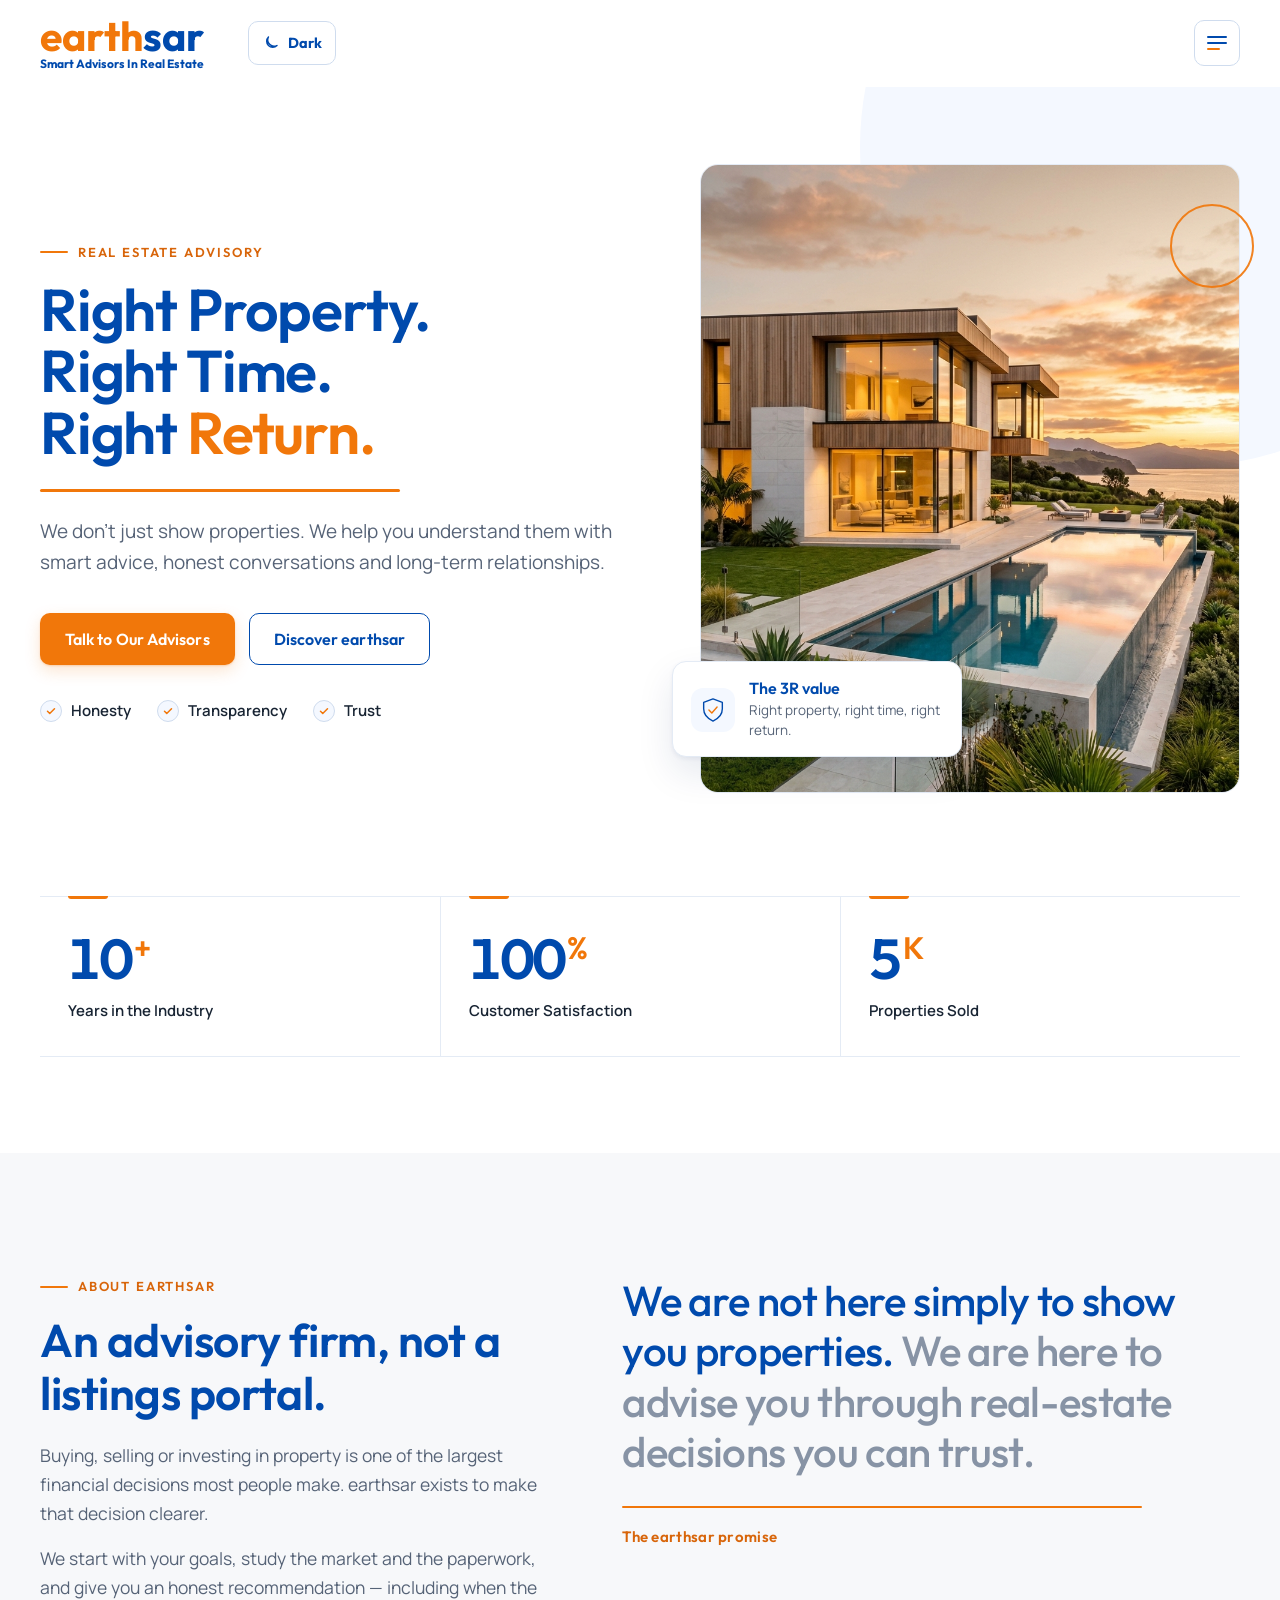
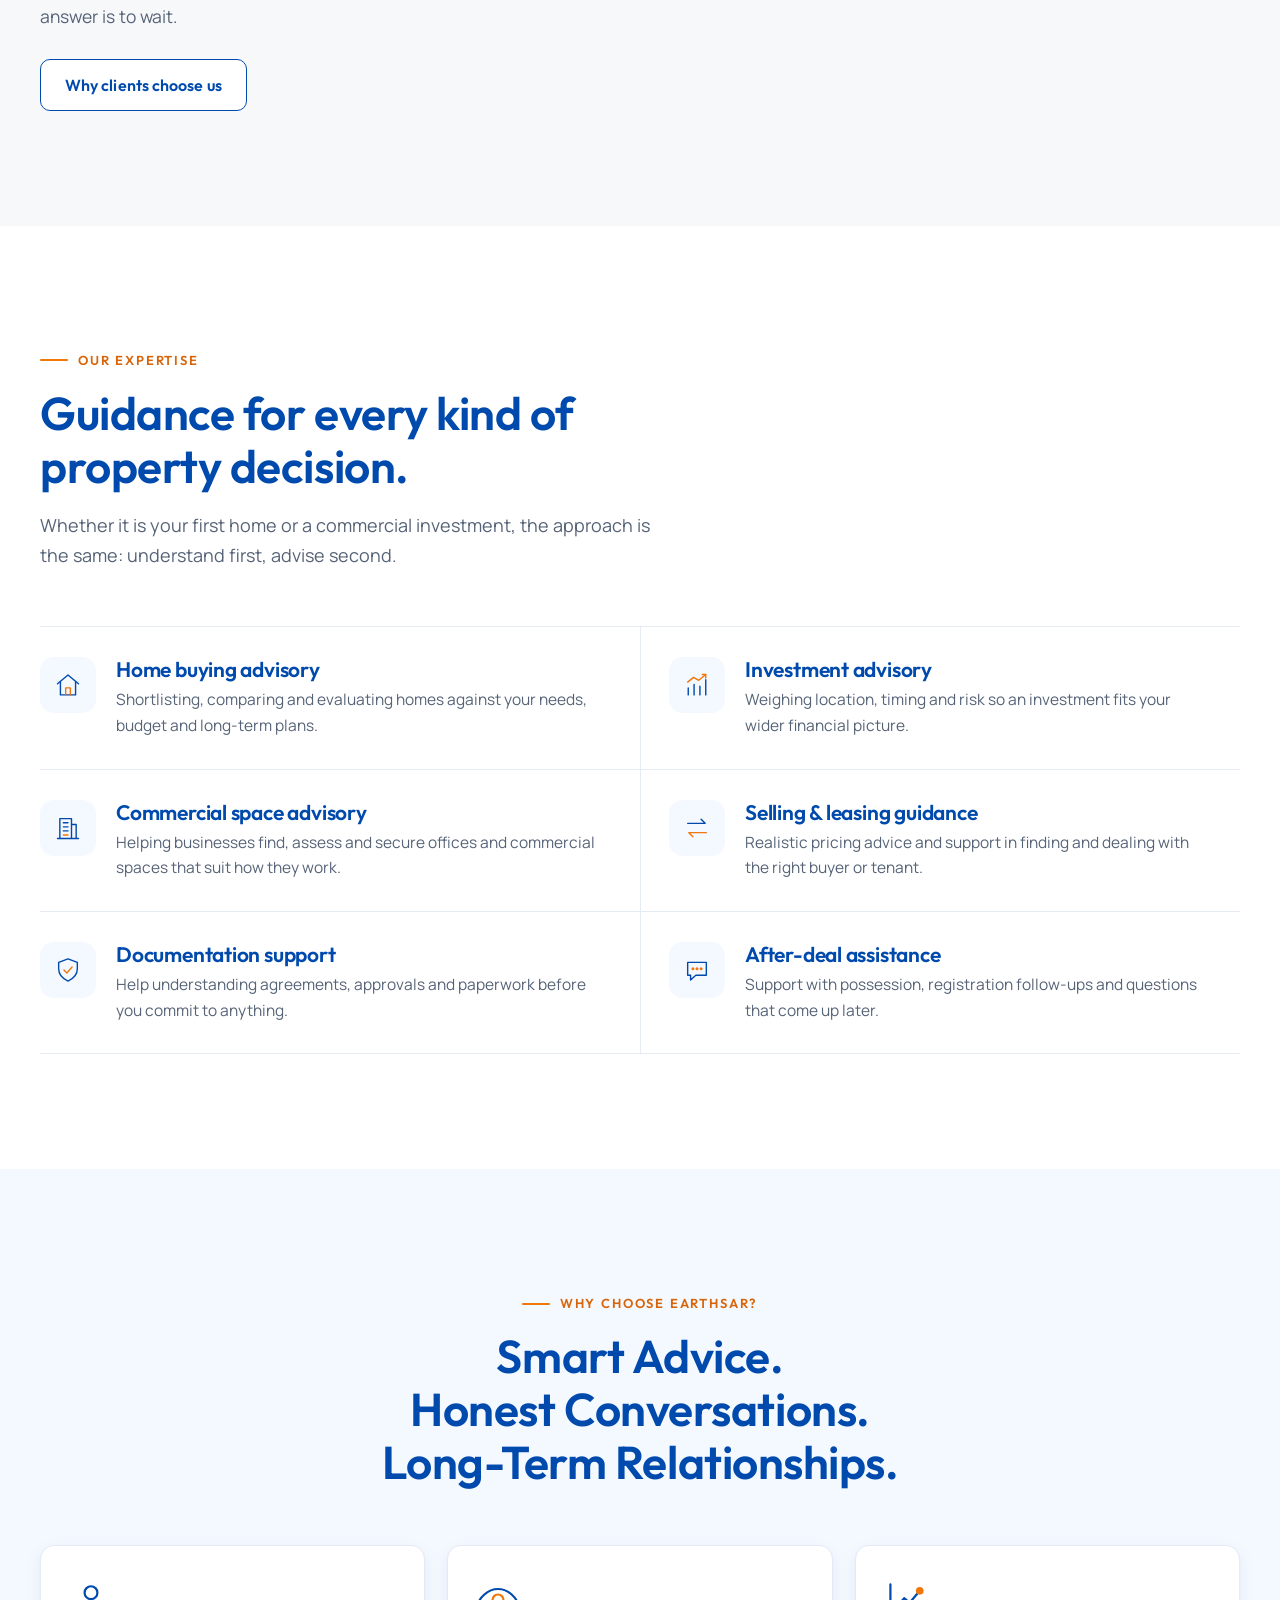
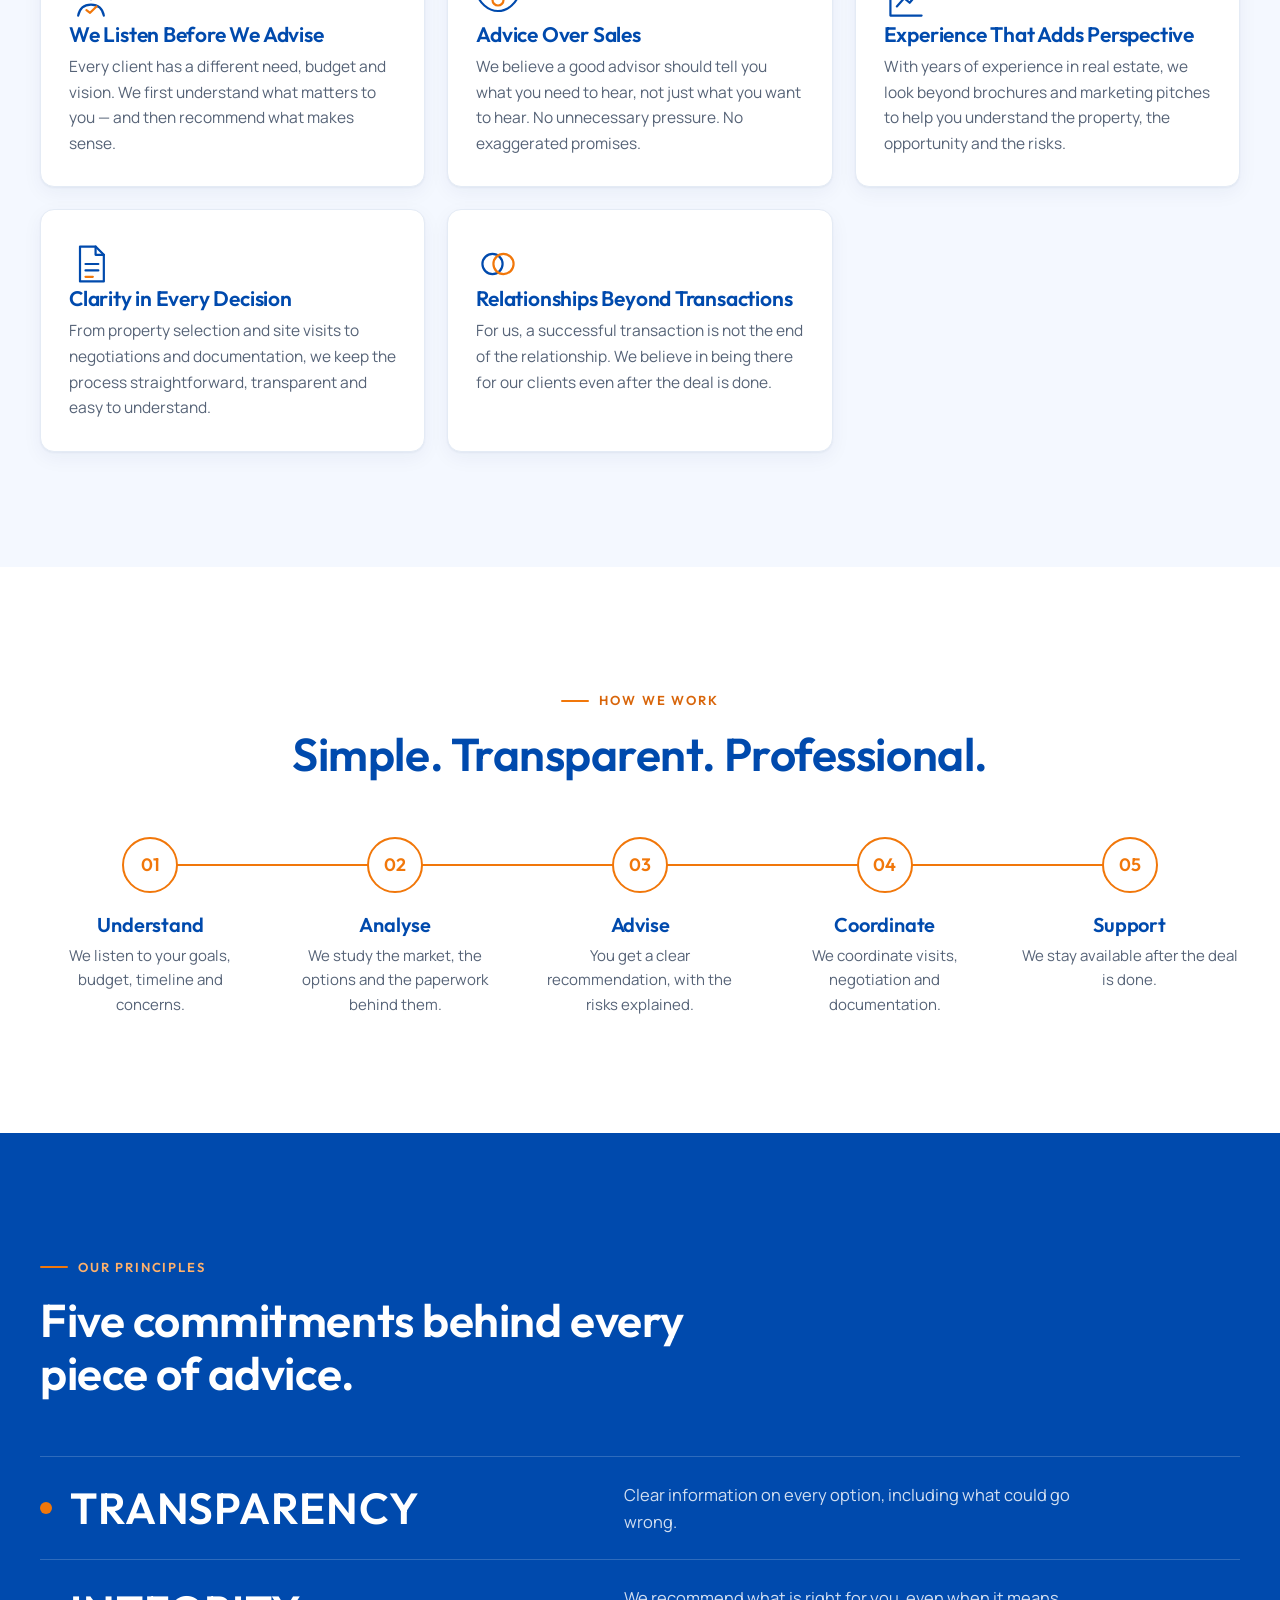
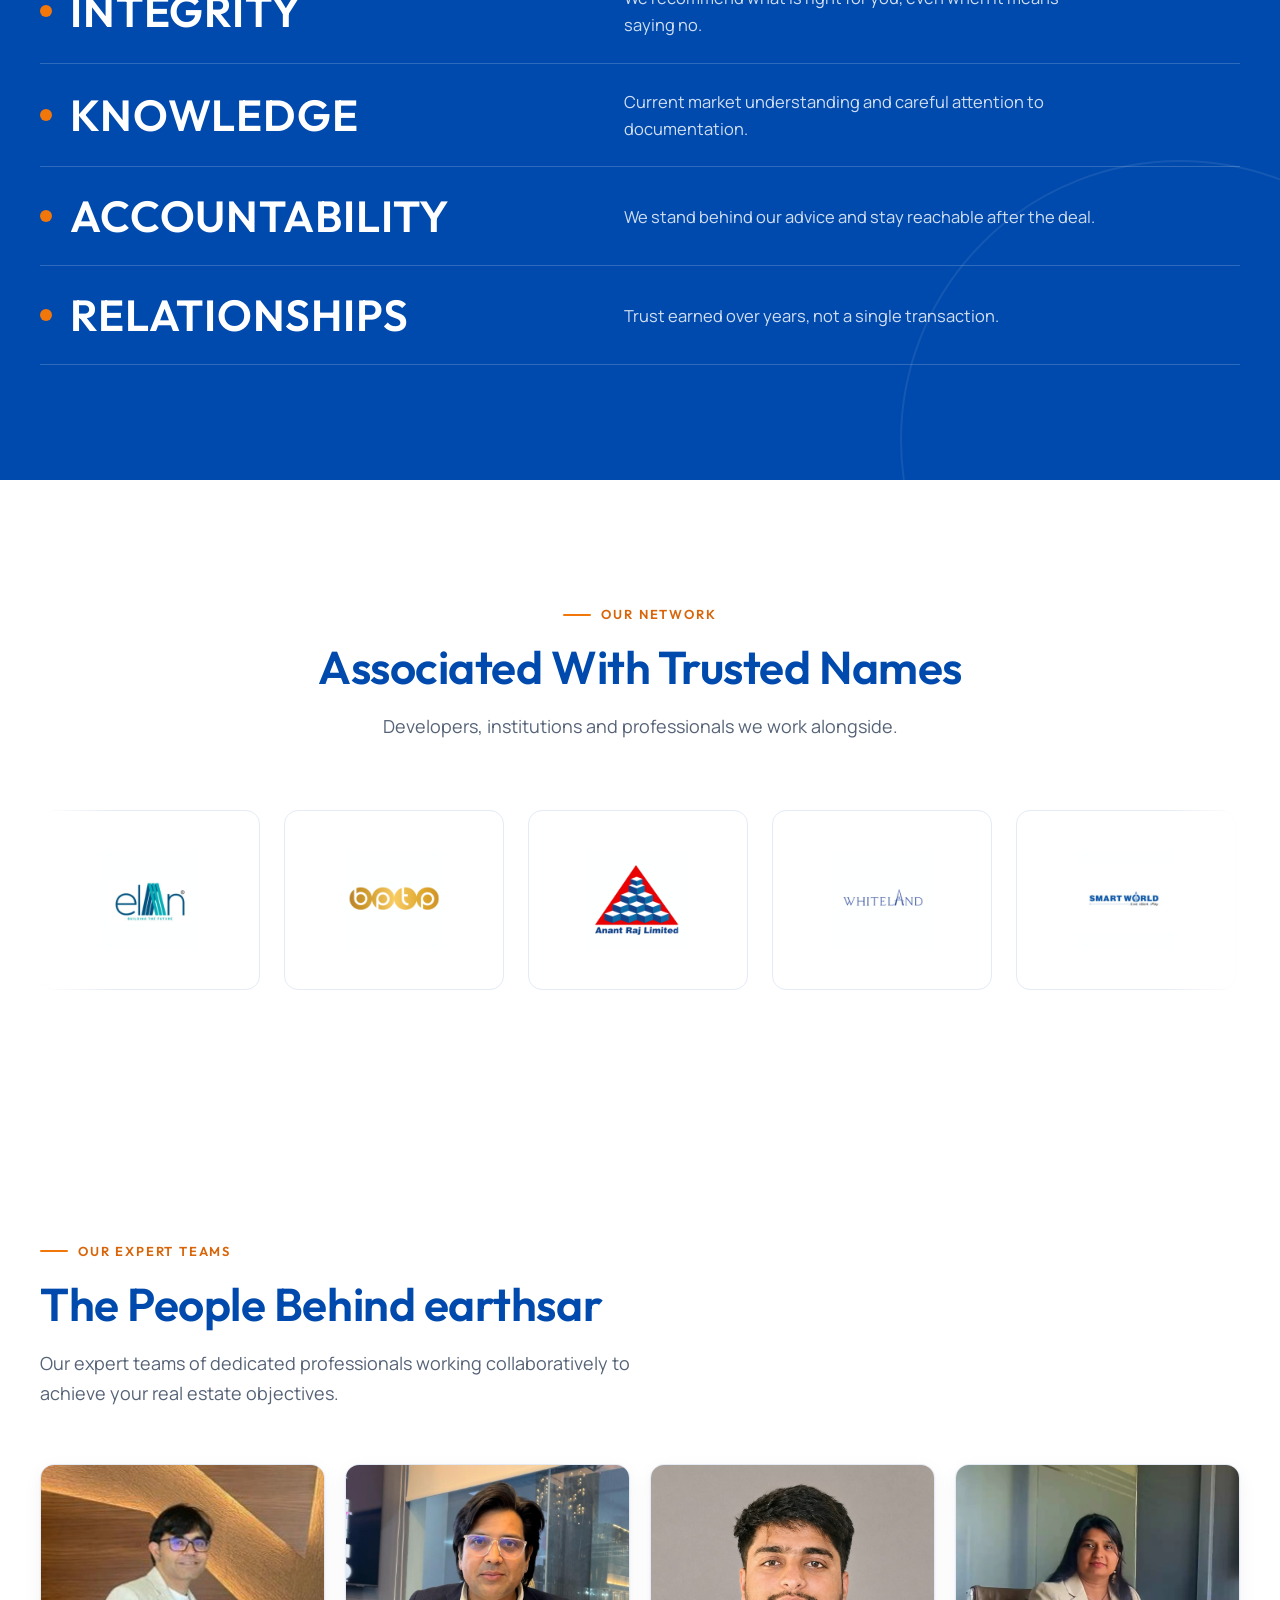
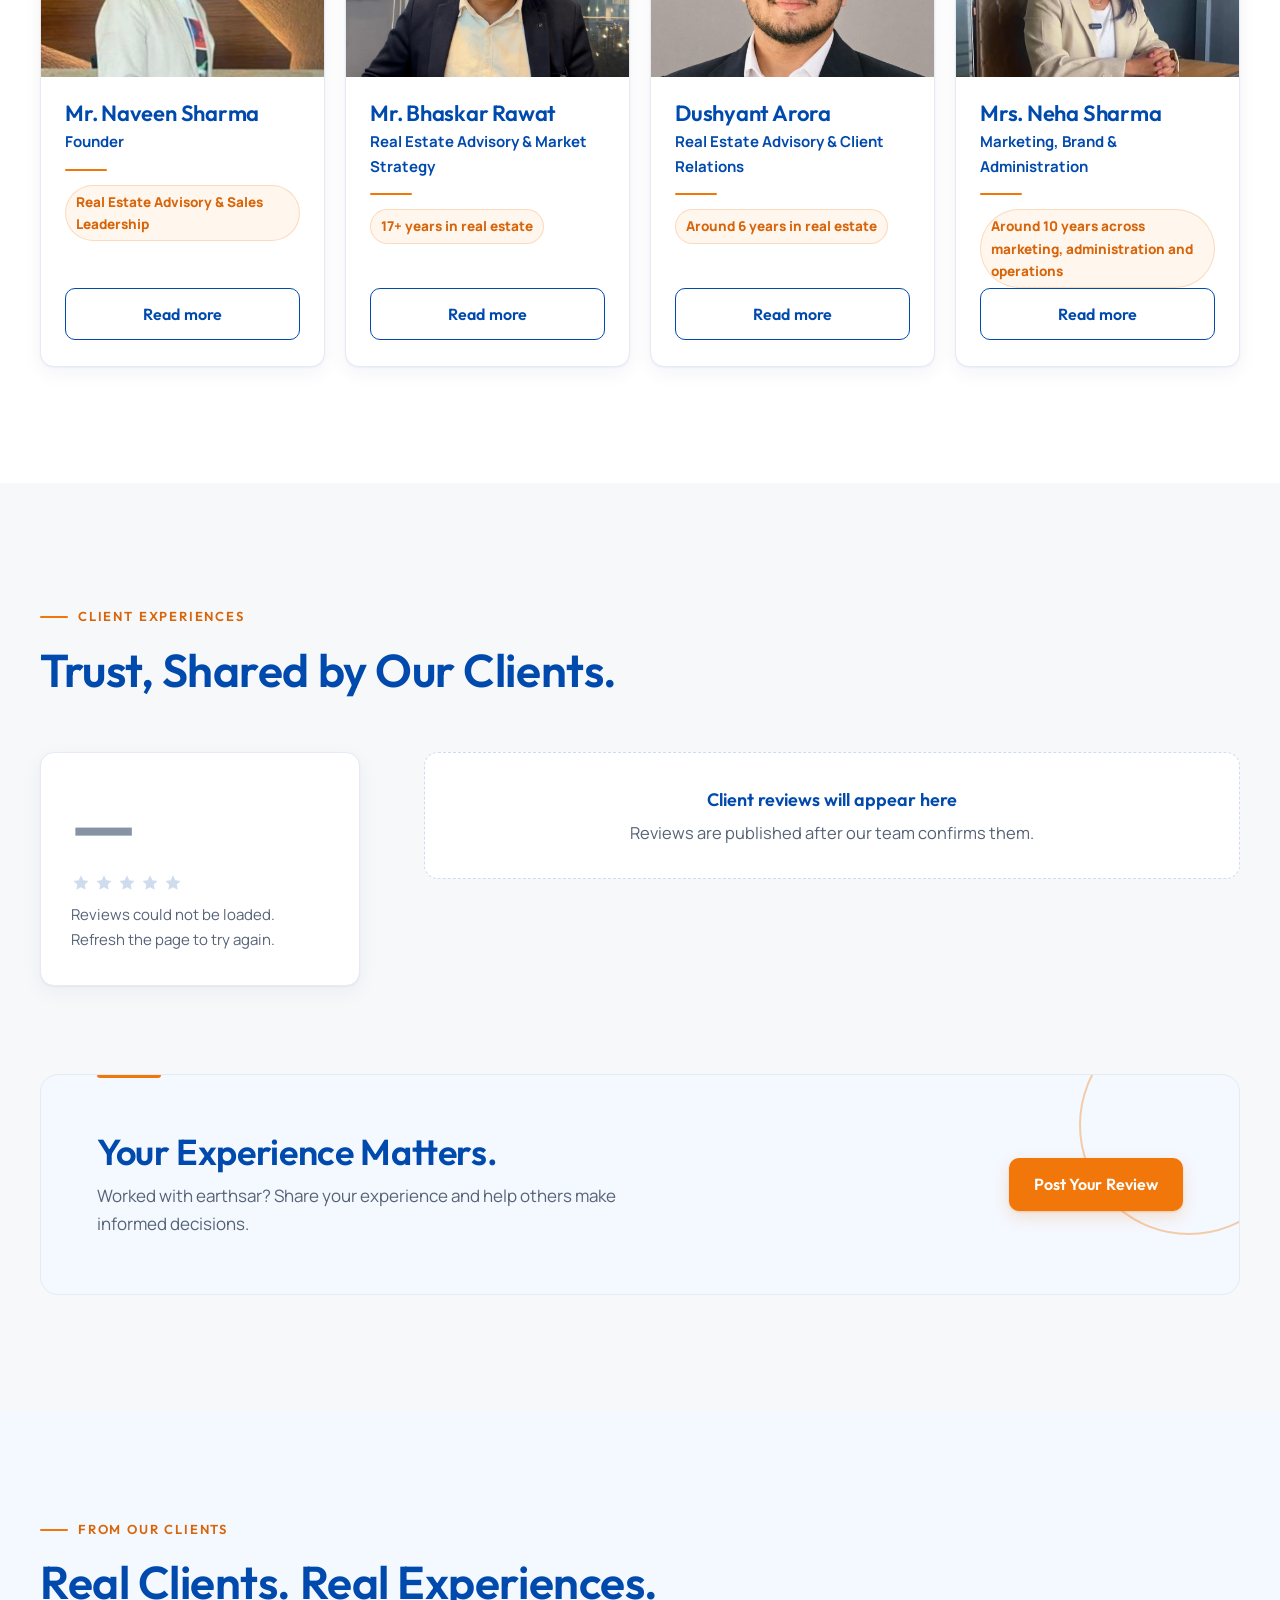
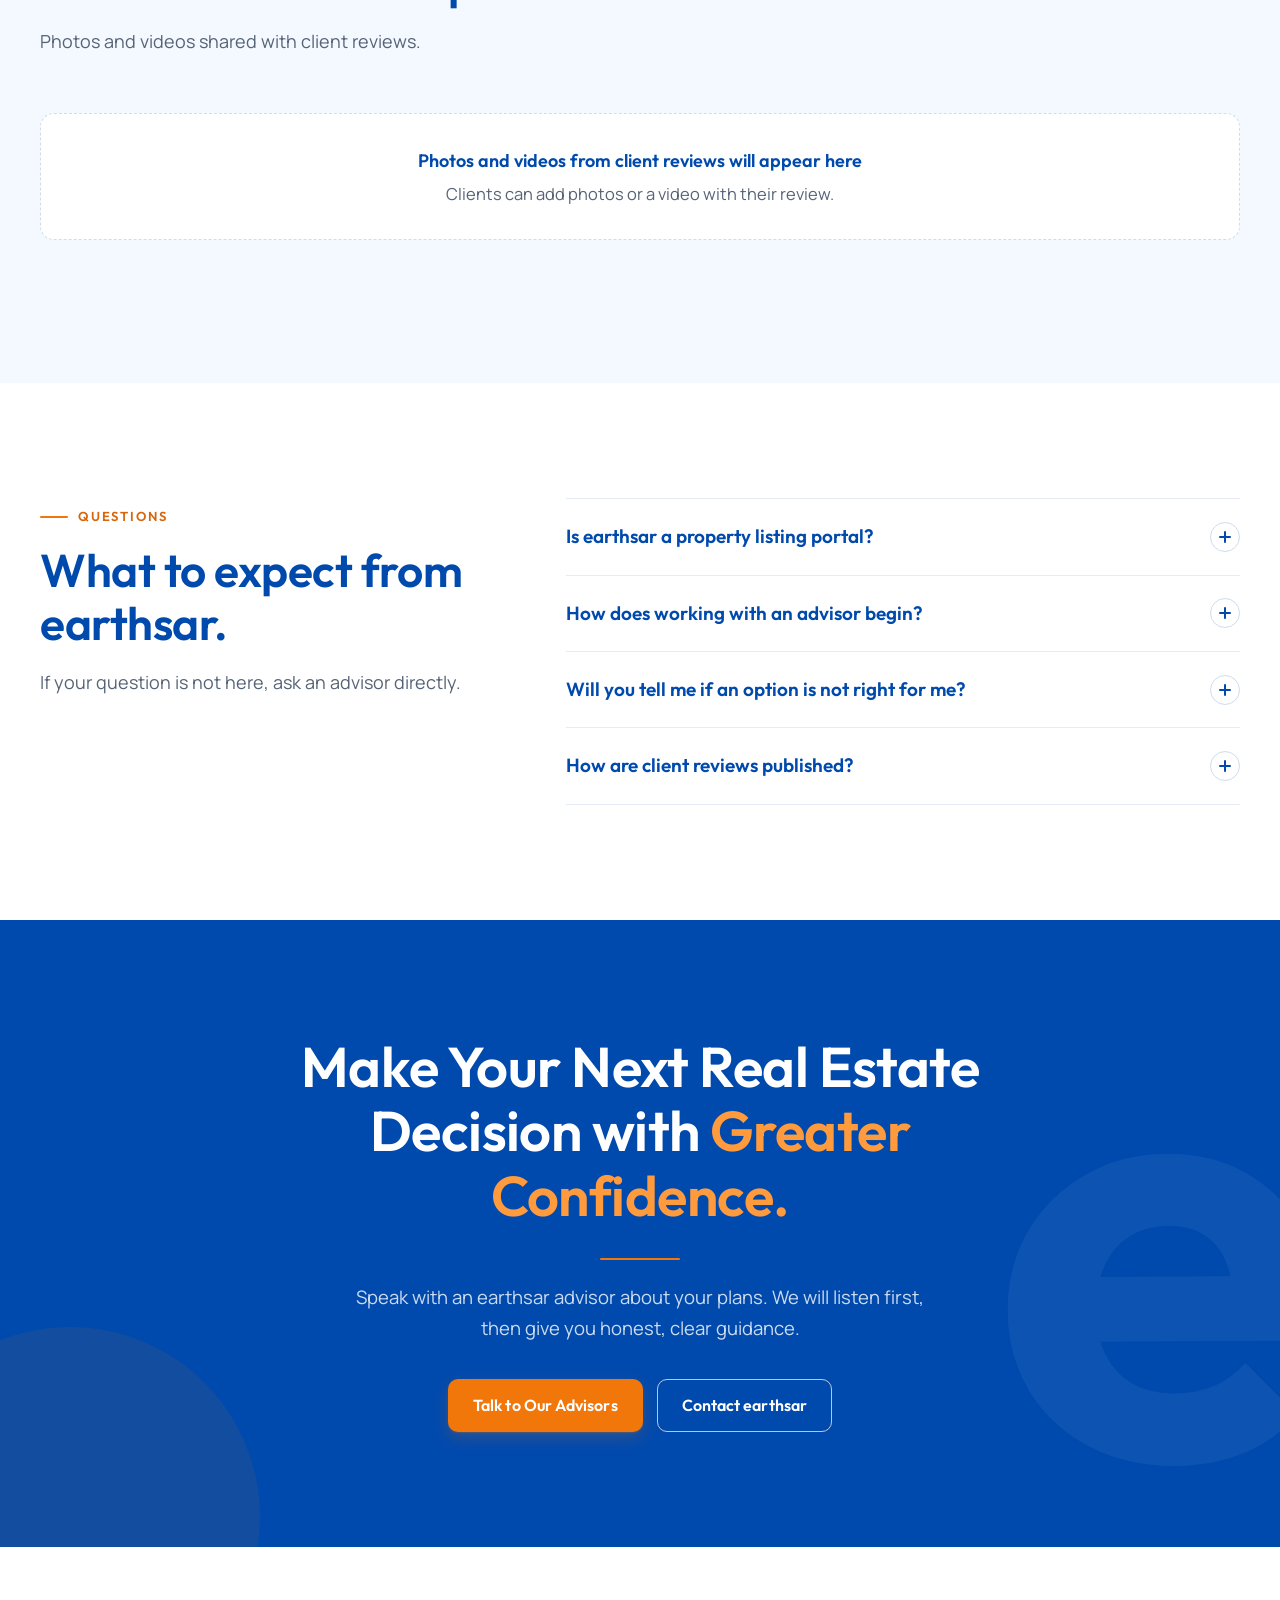
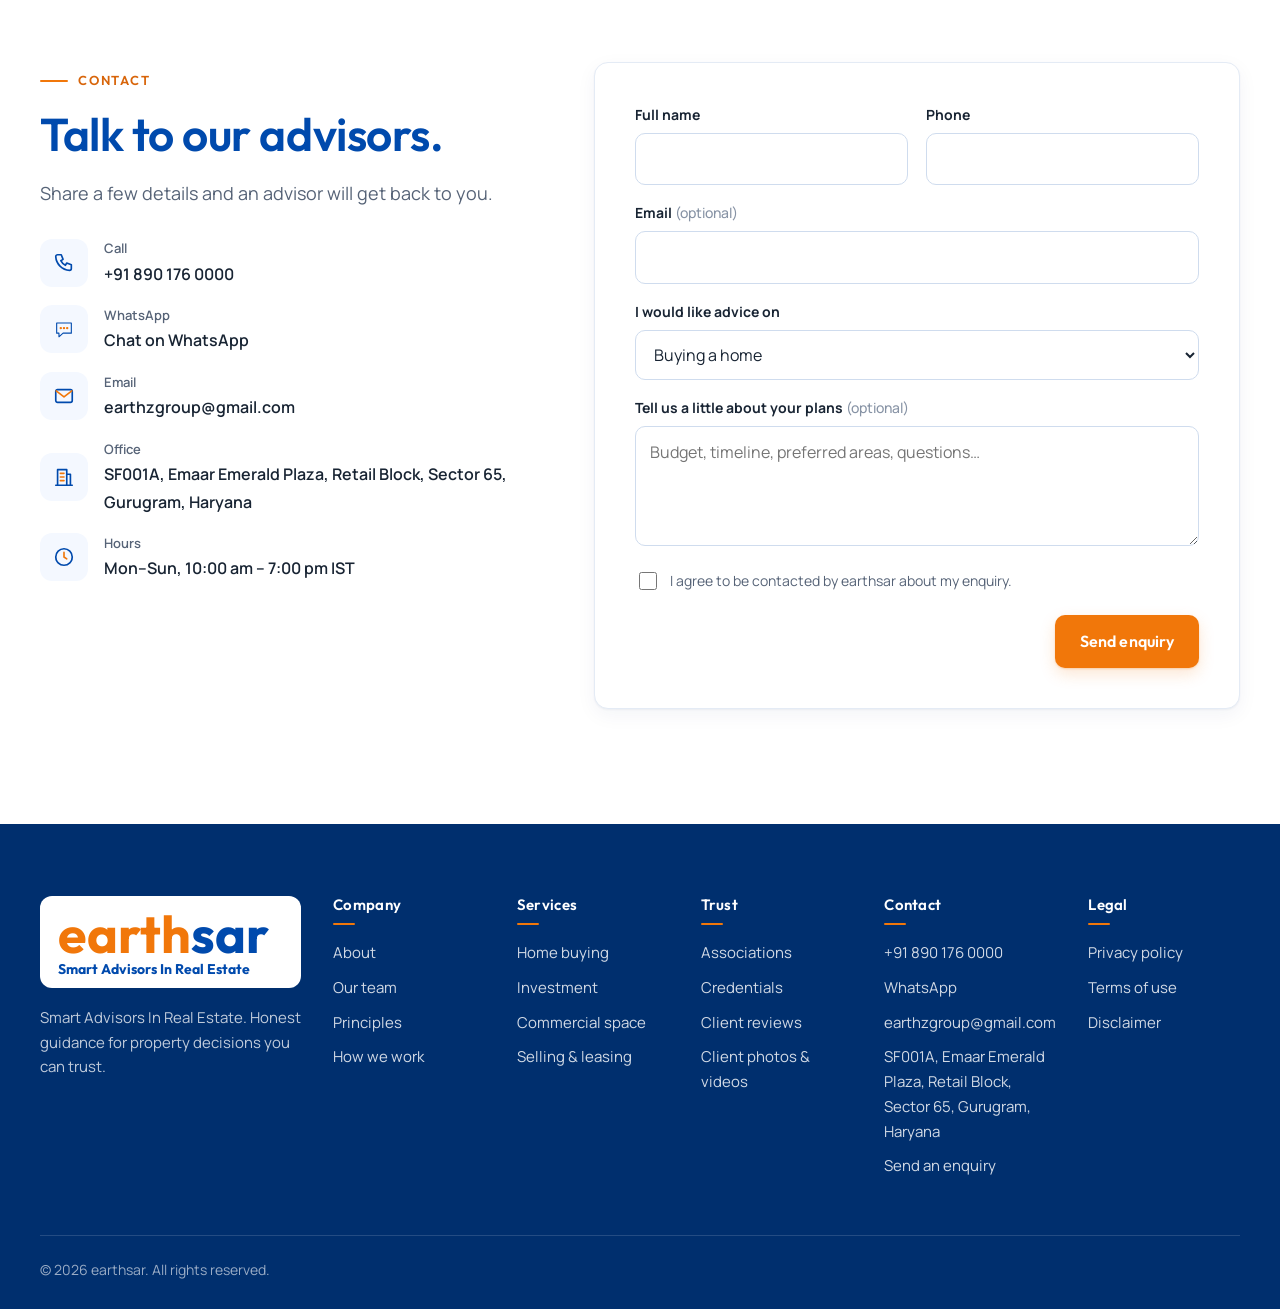
==== public/index.html @ 95907d26 "Build earthsar full-stack website" ====
<!doctype html>
<html lang="en">
<head>
<meta charset="utf-8">
<meta name="viewport" content="width=device-width, initial-scale=1, viewport-fit=cover">
<title>earthsar | Real Estate Advisory in Gurugram & Delhi NCR</title>
<meta name="description" content="earthsar offers transparent real estate advisory in Gurugram and Delhi NCR for home buying, investments, commercial property, selling and leasing.">
<meta name="robots" content="index, follow, max-image-preview:large">
<meta name="theme-color" content="#004AAD">
<meta property="og:type" content="website">
<meta property="og:site_name" content="earthsar">
<meta property="og:title" content="earthsar | Real Estate Advisory in Gurugram & Delhi NCR">
<meta property="og:description" content="Smart advice, honest conversations and long-term real estate relationships across Gurugram and Delhi NCR.">
<meta property="og:image" content="/assets/hero-property.jpg">
<meta property="og:image:alt" content="Luxury modern real estate property with infinity pool at sunset">
<meta name="twitter:card" content="summary_large_image">
<meta name="twitter:title" content="earthsar | Real Estate Advisory in Gurugram & Delhi NCR">
<meta name="twitter:description" content="Transparent real estate advisory for homes, investments, commercial property, selling and leasing.">
<meta name="twitter:image" content="/assets/hero-property.jpg">
<link rel="preconnect" href="https://fonts.googleapis.com">
<link rel="preconnect" href="https://fonts.gstatic.com" crossorigin>
<link href="https://fonts.googleapis.com/css2?family=Outfit:wght@400;500;600;700&family=Manrope:wght@400;500;600;700&display=swap" rel="stylesheet">
<link rel="icon" href="updated.png" type="image/png">
<script type="application/ld+json">
{
  "@context": "https://schema.org",
  "@type": "RealEstateAgent",
  "@id": "#earthsar",
  "name": "earthsar",
  "alternateName": "earthsar Smart Advisors In Real Estate",
  "description": "Transparent real estate advisory for home buying, investments, commercial property, selling, leasing and documentation support in Gurugram and Delhi NCR.",
  "image": "/assets/hero-property.jpg",
  "logo": "/assets/earthsar-logo.png",
  "telephone": "+91 890 176 0000",
  "email": "earthzgroup@gmail.com",
  "address": {
    "@type": "PostalAddress",
    "streetAddress": "SF001A, Emaar Emerald Plaza, Retail Block, Sector 65",
    "addressLocality": "Gurugram",
    "addressRegion": "Haryana",
    "addressCountry": "IN"
  },
  "areaServed": [
    "Gurugram",
    "Delhi NCR",
    "Noida",
    "Greater Noida",
    "Delhi"
  ],
  "openingHoursSpecification": [{
    "@type": "OpeningHoursSpecification",
    "dayOfWeek": ["Monday", "Tuesday", "Wednesday", "Thursday", "Friday", "Saturday", "Sunday"],
    "opens": "10:00",
    "closes": "19:00"
  }],
  "priceRange": "Real estate advisory",
  "knowsAbout": [
    "Residential real estate advisory",
    "Commercial real estate advisory",
    "Property investment advisory",
    "Selling and leasing guidance",
    "Real estate documentation support"
  ]
}
</script>
<script>
try {
  const theme = localStorage.getItem("earthsar-theme");
  if (theme === "dark" || theme === "light") document.documentElement.dataset.theme = theme;
} catch (e) {}
</script>
<link rel="stylesheet" href="styles.css">
</head>
<body class="no-js">
<svg width="0" height="0" style="position:absolute" aria-hidden="true" focusable="false">
<defs>
<symbol id="i-eye" viewBox="0 0 48 48" fill="none" stroke="currentColor" stroke-width="2.4" stroke-linecap="round" stroke-linejoin="round"><path d="M4 24s7-12 20-12 20 12 20 12-7 12-20 12S4 24 4 24z"/><circle cx="24" cy="24" r="6" stroke="#F1770A"/></symbol>
<symbol id="i-chart" viewBox="0 0 48 48" fill="none" stroke="currentColor" stroke-width="2.4" stroke-linecap="round" stroke-linejoin="round"><path d="M7 7v34h34"/><path d="M14 31l8-9 6 5 11-13"/><circle cx="39" cy="14" r="3" fill="#F1770A" stroke="#F1770A"/></symbol>
<symbol id="i-person" viewBox="0 0 48 48" fill="none" stroke="currentColor" stroke-width="2.4" stroke-linecap="round" stroke-linejoin="round"><circle cx="24" cy="16" r="7"/><path d="M10 41c1.5-8 7-12 14-12s12.5 4 14 12"/><path d="M19 35l4 3 7-7" stroke="#F1770A"/></symbol>
<symbol id="i-doc" viewBox="0 0 48 48" fill="none" stroke="currentColor" stroke-width="2.4" stroke-linecap="round" stroke-linejoin="round"><path d="M12 5h17l9 9v29H12z"/><path d="M29 5v9h9"/><path d="M18 24h14M18 31h14"/><path d="M18 38h8" stroke="#F1770A"/></symbol>
<symbol id="i-network" viewBox="0 0 48 48" fill="none" stroke="currentColor" stroke-width="2.4" stroke-linecap="round" stroke-linejoin="round"><circle cx="24" cy="10" r="5"/><circle cx="10" cy="37" r="5"/><circle cx="38" cy="37" r="5"/><path d="M21.5 14.5l-9 18M26.5 14.5l9 18M15 37h18"/><circle cx="24" cy="10" r="5" stroke="#F1770A"/></symbol>
<symbol id="i-bond" viewBox="0 0 48 48" fill="none" stroke="currentColor" stroke-width="2.4" stroke-linecap="round" stroke-linejoin="round"><circle cx="18" cy="24" r="11"/><circle cx="30" cy="24" r="11" stroke="#F1770A"/></symbol>
<symbol id="i-home" viewBox="0 0 48 48" fill="none" stroke="currentColor" stroke-width="2.4" stroke-linecap="round" stroke-linejoin="round"><path d="M6 22L24 7l18 15"/><path d="M11 18v23h26V18"/><path d="M20 41V29h8v12" stroke="#F1770A"/></symbol>
<symbol id="i-invest" viewBox="0 0 48 48" fill="none" stroke="currentColor" stroke-width="2.4" stroke-linecap="round" stroke-linejoin="round"><path d="M9 41V29M19 41V23M29 41V26M39 41V15"/><path d="M8 19l10-8 9 5 12-10" stroke="#F1770A"/><path d="M33 6h6v6" stroke="#F1770A"/></symbol>
<symbol id="i-office" viewBox="0 0 48 48" fill="none" stroke="currentColor" stroke-width="2.4" stroke-linecap="round" stroke-linejoin="round"><path d="M10 42V8h20v34M30 18h8v24M6 42h36"/><path d="M16 15h8M16 22h8M16 29h8"/><path d="M16 36h8" stroke="#F1770A"/></symbol>
<symbol id="i-swap" viewBox="0 0 48 48" fill="none" stroke="currentColor" stroke-width="2.4" stroke-linecap="round" stroke-linejoin="round"><path d="M8 16h30l-7-7"/><path d="M40 32H10l7 7" stroke="#F1770A"/></symbol>
<symbol id="i-shield" viewBox="0 0 48 48" fill="none" stroke="currentColor" stroke-width="2.4" stroke-linecap="round" stroke-linejoin="round"><path d="M24 5l16 6v11c0 10-7 17-16 21C15 39 8 32 8 22V11z"/><path d="M17 24l5 5 9-10" stroke="#F1770A"/></symbol>
<symbol id="i-support" viewBox="0 0 48 48" fill="none" stroke="currentColor" stroke-width="2.4" stroke-linecap="round" stroke-linejoin="round"><path d="M8 11h32v22H22l-9 8v-8H8z"/><circle cx="17" cy="22" r="1.4" fill="#F1770A" stroke="#F1770A"/><circle cx="24" cy="22" r="1.4" fill="#F1770A" stroke="#F1770A"/><circle cx="31" cy="22" r="1.4" fill="#F1770A" stroke="#F1770A"/></symbol>
<symbol id="i-tick" viewBox="0 0 24 24" fill="none" stroke="#F1770A" stroke-width="3" stroke-linecap="round" stroke-linejoin="round"><path d="M5 12.5l4.5 4.5L19 7.5"/></symbol>
<symbol id="i-star" viewBox="0 0 24 24"><path fill="currentColor" d="M12 2.8l2.8 5.8 6.3.9-4.6 4.4 1.1 6.3L12 17.2l-5.6 3 1.1-6.3L2.9 9.5l6.3-.9z"/></symbol>
<symbol id="i-verified" viewBox="0 0 24 24" fill="none"><path fill="currentColor" d="M12 2l2.4 1.8 3 .1.9 2.9 2.4 1.8-.9 2.9.9 2.9-2.4 1.8-.9 2.9-3 .1L12 22l-2.4-1.8-3-.1-.9-2.9-2.4-1.8.9-2.9-.9-2.9 2.4-1.8.9-2.9 3-.1z"/><path d="M8 12.2l2.7 2.7L16.2 9.4" stroke="#fff" stroke-width="2.2" stroke-linecap="round" stroke-linejoin="round"/></symbol>
<symbol id="i-play" viewBox="0 0 24 24"><path fill="currentColor" d="M7 4.5v15l12.5-7.5z"/></symbol>
<symbol id="i-phone" viewBox="0 0 24 24" fill="none" stroke="currentColor" stroke-width="1.8" stroke-linecap="round" stroke-linejoin="round"><path d="M5 3h4l2 5-2.5 1.5a11 11 0 005 5L15 12l5 2v4a2 2 0 01-2 2A16 16 0 013 5a2 2 0 012-2z"/></symbol>
<symbol id="i-mail" viewBox="0 0 24 24" fill="none" stroke="currentColor" stroke-width="1.8" stroke-linecap="round" stroke-linejoin="round"><rect x="3" y="5" width="18" height="14" rx="2"/><path d="M3.5 6.5L12 13l8.5-6.5" stroke="#F1770A"/></symbol>
<symbol id="i-building" viewBox="0 0 24 24" fill="none" stroke="currentColor" stroke-width="1.8" stroke-linecap="round" stroke-linejoin="round"><path d="M5 21V4h10v17M15 9h4v12M3 21h18"/><path d="M8 8h4M8 12h4M8 16h4" stroke="#F1770A"/></symbol>
<symbol id="i-clock" viewBox="0 0 24 24" fill="none" stroke="currentColor" stroke-width="1.8" stroke-linecap="round" stroke-linejoin="round"><circle cx="12" cy="12" r="9"/><path d="M12 7v5l3 2" stroke="#F1770A"/></symbol>
<symbol id="i-in" viewBox="0 0 24 24"><rect x="2" y="2" width="20" height="20" rx="4" fill="currentColor"/><path fill="#fff" d="M7 10h2.4v7.5H7zM8.2 6.3a1.4 1.4 0 110 2.8 1.4 1.4 0 010-2.8zM11 10h2.3v1c.4-.7 1.3-1.2 2.5-1.2 2.4 0 2.8 1.5 2.8 3.5v4.2h-2.4v-3.7c0-.9 0-2-1.3-2s-1.5 1-1.5 2v3.7H11z"/></symbol>
<symbol id="i-left" viewBox="0 0 24 24" fill="none" stroke="currentColor" stroke-width="2.2" stroke-linecap="round" stroke-linejoin="round"><path d="M15 5l-7 7 7 7"/></symbol>
<symbol id="i-right" viewBox="0 0 24 24" fill="none" stroke="currentColor" stroke-width="2.2" stroke-linecap="round" stroke-linejoin="round"><path d="M9 5l7 7-7 7"/></symbol>
<symbol id="i-x" viewBox="0 0 24 24" fill="none" stroke="currentColor" stroke-width="2.4" stroke-linecap="round"><path d="M6 6l12 12M18 6L6 18"/></symbol>
<symbol id="i-image" viewBox="0 0 24 24" fill="none" stroke="currentColor" stroke-width="1.8" stroke-linecap="round" stroke-linejoin="round"><rect x="3" y="4" width="18" height="16" rx="2"/><circle cx="9" cy="10" r="2" stroke="#F1770A"/><path d="M21 16l-5-5-9 9"/></symbol>
<symbol id="i-video" viewBox="0 0 24 24" fill="none" stroke="currentColor" stroke-width="1.8" stroke-linecap="round" stroke-linejoin="round"><rect x="3" y="6" width="13" height="12" rx="2"/><path d="M16 10l5-3v10l-5-3" stroke="#F1770A"/></symbol>
<symbol id="i-user" viewBox="0 0 24 24" fill="none" stroke="currentColor" stroke-width="1.8" stroke-linecap="round" stroke-linejoin="round"><circle cx="12" cy="8" r="4"/><path d="M4 21c1-4.5 4-7 8-7s7 2.5 8 7" stroke="#F1770A"/></symbol>
<symbol id="i-gear" viewBox="0 0 24 24" fill="none" stroke="currentColor" stroke-width="1.8" stroke-linecap="round" stroke-linejoin="round"><circle cx="12" cy="12" r="3"/><path d="M19.4 15a1.7 1.7 0 00.3 1.8l.1.1a2 2 0 11-2.8 2.8l-.1-.1a1.7 1.7 0 00-1.8-.3 1.7 1.7 0 00-1 1.5V21a2 2 0 11-4 0v-.1a1.7 1.7 0 00-1.1-1.5 1.7 1.7 0 00-1.8.3l-.1.1a2 2 0 11-2.8-2.8l.1-.1a1.7 1.7 0 00.3-1.8 1.7 1.7 0 00-1.5-1H3a2 2 0 110-4h.1a1.7 1.7 0 001.5-1.1 1.7 1.7 0 00-.3-1.8l-.1-.1a2 2 0 112.8-2.8l.1.1a1.7 1.7 0 001.8.3H9a1.7 1.7 0 001-1.5V3a2 2 0 114 0v.1a1.7 1.7 0 001 1.5 1.7 1.7 0 001.8-.3l.1-.1a2 2 0 112.8 2.8l-.1.1a1.7 1.7 0 00-.3 1.8V9a1.7 1.7 0 001.5 1H21a2 2 0 110 4h-.1a1.7 1.7 0 00-1.5 1z"/></symbol>
<symbol id="i-sun" viewBox="0 0 24 24" fill="none" stroke="currentColor" stroke-width="1.9" stroke-linecap="round" stroke-linejoin="round"><circle cx="12" cy="12" r="4"/><path d="M12 2v2M12 20v2M4.9 4.9l1.4 1.4M17.7 17.7l1.4 1.4M2 12h2M20 12h2M4.9 19.1l1.4-1.4M17.7 6.3l1.4-1.4"/></symbol>
<symbol id="i-moon" viewBox="0 0 24 24" fill="none" stroke="currentColor" stroke-width="1.9" stroke-linecap="round" stroke-linejoin="round"><path d="M20 15.4A8.5 8.5 0 018.6 4 7 7 0 1020 15.4z"/></symbol>
</defs>
</svg>

<header class="hdr" id="hdr">
  <div class="wrap hdr-in">
    <a href="#home" class="logo-plate" aria-label="earthsar — home"><span class="brand-logo"><span><b>earth</b><b>sar</b></span><small>Smart Advisors In Real Estate</small></span></a>
    <nav class="nav" id="nav" aria-label="Main">
      <a href="#about">About</a>
      <a href="#expertise">Our Expertise</a>
      <a href="#why">Why earthsar</a>
      <a href="#associations">Associations</a>
      <a href="#achievements">Achievements</a>
      <a href="#gallery" data-gallery-link hidden>Gallery</a>
      <a href="#reviews">Reviews</a>
      <a href="#contact">Contact</a>
      <a href="#contact" class="btn btn-primary mnav-cta" data-talk>Talk to Our Advisors</a>
    </nav>
    <button class="theme-toggle" type="button" data-theme-toggle aria-label="Switch to dark mode" aria-pressed="false">
      <svg class="moon" aria-hidden="true"><use href="#i-moon"/></svg>
      <svg class="sun" aria-hidden="true"><use href="#i-sun"/></svg>
      <span class="theme-text">Dark</span>
    </button>
    <a href="#contact" class="btn btn-primary hdr-cta" data-talk>Talk to Our Advisors</a>
    <button class="menu-btn" id="menuBtn" aria-label="Open menu" aria-expanded="false" aria-controls="nav"><span></span></button>
  </div>
</header>

<main>
<!-- HERO -->
<section class="hero" id="home">
  <div class="wrap hero-grid">
    <div>
      <div class="eyebrow hero-load">Real estate advisory</div>
      <h1 class="hero-load d2"><span class="ln">Right Property.</span><span class="ln">Right Time.</span><span class="ln">Right <span class="o">Return.</span></span></h1>
      <div class="hero-rule" aria-hidden="true"></div>
      <p class="lead hero-load d3">We don’t just show properties. We help you understand them with smart advice, honest conversations and long-term relationships.</p>
      <div class="hero-ctas hero-load d3">
        <a href="#contact" class="btn btn-primary" data-talk>Talk to Our Advisors</a>
        <a href="#about" class="btn btn-secondary">Discover earthsar</a>
      </div>
      <ul class="trust-list hero-load d4">
        <li><span class="tick"><svg><use href="#i-tick"/></svg></span>Honesty</li>
        <li><span class="tick"><svg><use href="#i-tick"/></svg></span>Transparency</li>
        <li><span class="tick"><svg><use href="#i-tick"/></svg></span>Trust</li>
      </ul>
    </div>
    <div class="hero-art hero-load d3">
      <div class="hero-frame" id="heroFrame"></div>
      <span class="hero-dot" aria-hidden="true"></span>
      <div class="hero-card">
        <span class="ic" style="color:var(--heading)"><svg width="26" height="26"><use href="#i-shield"/></svg></span>
        <div><b>The 3R value</b><span>Right property, right time, right return.</span></div>
      </div>
    </div>
  </div>
</section>

<!-- STATS -->
<section class="stats" aria-label="earthsar in numbers">
  <div class="wrap stats-grid" id="stats">
    <div class="stat"><div class="stat-num" data-k="years"></div><div class="stat-label">Years in the Industry</div></div>
    <div class="stat"><div class="stat-num" data-k="satisfaction"></div><div class="stat-label">Customer Satisfaction</div></div>
    <div class="stat"><div class="stat-num" data-k="properties"></div><div class="stat-label">Properties Sold</div></div>
  </div>
</section>

<!-- ABOUT -->
<section class="sec bg-neutral" id="about">
  <div class="wrap about-grid">
    <div class="about-copy reveal">
      <div class="eyebrow">About earthsar</div>
      <h2 class="h2">An advisory firm, not a listings portal.</h2>
      <p style="margin-top:22px">Buying, selling or investing in property is one of the largest financial decisions most people make. earthsar exists to make that decision clearer.</p>
      <p>We start with your goals, study the market and the paperwork, and give you an honest recommendation — including when the answer is to wait.</p>
      <a href="#why" class="btn btn-secondary" style="margin-top:28px">Why clients choose us</a>
    </div>
    <div class="statement reveal">
      <blockquote>We are not here simply to show you properties. <span class="muted">We are here to advise you through real-estate decisions you can trust.</span></blockquote>
      <div class="rule"></div>
      <cite>The earthsar promise</cite>
    </div>
  </div>
</section>

<!-- EXPERTISE -->
<section class="sec" id="expertise">
  <div class="wrap">
    <div class="sec-head reveal">
      <div class="eyebrow">Our expertise</div>
      <h2 class="h2">Guidance for every kind of property decision.</h2>
      <p class="lede">Whether it is your first home or a commercial investment, the approach is the same: understand first, advise second.</p>
    </div>
    <div class="exp-list reveal">
      <div class="exp"><span class="ic" style="color:var(--heading)"><svg><use href="#i-home"/></svg></span><div><h3>Home buying advisory</h3><p>Shortlisting, comparing and evaluating homes against your needs, budget and long-term plans.</p></div></div>
      <div class="exp"><span class="ic" style="color:var(--heading)"><svg><use href="#i-invest"/></svg></span><div><h3>Investment advisory</h3><p>Weighing location, timing and risk so an investment fits your wider financial picture.</p></div></div>
      <div class="exp"><span class="ic" style="color:var(--heading)"><svg><use href="#i-office"/></svg></span><div><h3>Commercial space advisory</h3><p>Helping businesses find, assess and secure offices and commercial spaces that suit how they work.</p></div></div>
      <div class="exp"><span class="ic" style="color:var(--heading)"><svg><use href="#i-swap"/></svg></span><div><h3>Selling &amp; leasing guidance</h3><p>Realistic pricing advice and support in finding and dealing with the right buyer or tenant.</p></div></div>
      <div class="exp"><span class="ic" style="color:var(--heading)"><svg><use href="#i-shield"/></svg></span><div><h3>Documentation support</h3><p>Help understanding agreements, approvals and paperwork before you commit to anything.</p></div></div>
      <div class="exp"><span class="ic" style="color:var(--heading)"><svg><use href="#i-support"/></svg></span><div><h3>After-deal assistance</h3><p>Support with possession, registration follow-ups and questions that come up later.</p></div></div>
    </div>
  </div>
</section>

<!-- WHY -->
<section class="sec bg-soft-blue" id="why">
  <div class="wrap">
    <div class="sec-head center reveal">
      <div class="eyebrow">Why Choose earthsar?</div>
      <h2 class="h2" style="max-width:24ch">Smart Advice.<br>Honest Conversations.<br>Long-Term Relationships.</h2>
    </div>
    <div class="why-grid">
      <article class="card card-hover why reveal"><span class="ic" style="color:var(--heading)"><svg><use href="#i-person"/></svg></span><h3>We Listen Before We Advise</h3><p>Every client has a different need, budget and vision. We first understand what matters to you — and then recommend what makes sense.</p></article>
      <article class="card card-hover why reveal"><span class="ic" style="color:var(--heading)"><svg><use href="#i-eye"/></svg></span><h3>Advice Over Sales</h3><p>We believe a good advisor should tell you what you need to hear, not just what you want to hear. No unnecessary pressure. No exaggerated promises.</p></article>
      <article class="card card-hover why reveal"><span class="ic" style="color:var(--heading)"><svg><use href="#i-chart"/></svg></span><h3>Experience That Adds Perspective</h3><p>With years of experience in real estate, we look beyond brochures and marketing pitches to help you understand the property, the opportunity and the risks.</p></article>
      <article class="card card-hover why reveal"><span class="ic" style="color:var(--heading)"><svg><use href="#i-doc"/></svg></span><h3>Clarity in Every Decision</h3><p>From property selection and site visits to negotiations and documentation, we keep the process straightforward, transparent and easy to understand.</p></article>
      <article class="card card-hover why reveal"><span class="ic" style="color:var(--heading)"><svg><use href="#i-bond"/></svg></span><h3>Relationships Beyond Transactions</h3><p>For us, a successful transaction is not the end of the relationship. We believe in being there for our clients even after the deal is done.</p></article>
    </div>
  </div>
</section>

<!-- PROCESS -->
<section class="sec" id="process">
  <div class="wrap">
    <div class="sec-head center reveal">
      <div class="eyebrow">How we work</div>
      <h2 class="h2" style="max-width:none">Simple. Transparent. Professional.</h2>
    </div>
    <div class="process" id="processRow">
      <div class="proc-line" aria-hidden="true"><i></i></div>
      <div class="step"><div class="step-dot">01</div><div><h3>Understand</h3><p>We listen to your goals, budget, timeline and concerns.</p></div></div>
      <div class="step"><div class="step-dot">02</div><div><h3>Analyse</h3><p>We study the market, the options and the paperwork behind them.</p></div></div>
      <div class="step"><div class="step-dot">03</div><div><h3>Advise</h3><p>You get a clear recommendation, with the risks explained.</p></div></div>
      <div class="step"><div class="step-dot">04</div><div><h3>Coordinate</h3><p>We coordinate visits, negotiation and documentation.</p></div></div>
      <div class="step"><div class="step-dot">05</div><div><h3>Support</h3><p>We stay available after the deal is done.</p></div></div>
    </div>
  </div>
</section>

<!-- PRINCIPLES -->
<section class="sec principles" id="principles">
  <div class="wrap">
    <div class="sec-head reveal">
      <div class="eyebrow">Our principles</div>
      <h2 class="h2">Five commitments behind every piece of advice.</h2>
    </div>
    <ul class="pr-list reveal">
      <li class="pr"><h3>TRANSPARENCY</h3><p>Clear information on every option, including what could go wrong.</p></li>
      <li class="pr"><h3>INTEGRITY</h3><p>We recommend what is right for you, even when it means saying no.</p></li>
      <li class="pr"><h3>KNOWLEDGE</h3><p>Current market understanding and careful attention to documentation.</p></li>
      <li class="pr"><h3>ACCOUNTABILITY</h3><p>We stand behind our advice and stay reachable after the deal.</p></li>
      <li class="pr"><h3>RELATIONSHIPS</h3><p>Trust earned over years, not a single transaction.</p></li>
    </ul>
  </div>
</section>

<!-- ASSOCIATIONS -->
<section class="sec" id="associations">
  <div class="wrap">
    <div class="sec-head center reveal">
      <div class="eyebrow">Our network</div>
      <h2 class="h2" style="max-width:none">Associated With Trusted Names</h2>
      <p class="lede">Developers, institutions and professionals we work alongside.</p>
    </div>
    <div class="car reveal" id="partners"></div>
  </div>
</section>

<!-- ACHIEVEMENTS -->
<section class="sec bg-soft-blue" id="achievements">
  <div class="wrap">
    <div class="sec-head reveal">
      <div class="eyebrow">Credibility</div>
      <h2 class="h2">Built on Professional Standards.</h2>
      <p class="lede">Registrations, memberships and recognitions that hold us to a higher standard.</p>
    </div>
    <div class="cred-grid" id="creds"></div>
  </div>
</section>

<!-- TEAM -->
<section class="sec" id="team">
  <div class="wrap">
    <div class="sec-head reveal">
      <div class="eyebrow">Our Expert Teams</div>
      <h2 class="h2">The People Behind earthsar</h2>
      <p class="lede">Our expert teams of dedicated professionals working collaboratively to achieve your real estate objectives.</p>
    </div>
    <div class="team-grid" id="teamGrid"></div>
  </div>
</section>

<!-- GALLERY (managed from the admin panel) -->
<section class="sec bg-soft-blue" id="gallery" hidden>
  <div class="wrap">
    <div class="sec-head gal-head reveal">
      <div>
        <div class="eyebrow">Gallery</div>
        <h2 class="h2">Inside Our Work.</h2>
        <p class="lede">Site visits, handovers and moments with our clients.</p>
      </div>
      <div class="tabs" role="tablist" aria-label="Filter gallery" id="galTabs"></div>
    </div>
    <div class="media-grid" id="galGrid"></div>
    <div class="more-wrap" id="galMore"></div>
  </div>
</section>

<!-- REVIEWS -->
<section class="sec bg-neutral" id="reviews">
  <div class="wrap">
    <div class="sec-head reveal">
      <div class="eyebrow">Client experiences</div>
      <h2 class="h2">Trust, Shared by Our Clients.</h2>
    </div>
    <div class="rev-top">
      <aside class="card summary reveal" id="summary" aria-label="Rating summary" aria-busy="true"></aside>
      <div>
        <div class="rev-grid" id="revGrid"></div>
        <div class="more-wrap" id="moreWrap"></div>
      </div>
    </div>

    <div class="post reveal">
      <div>
        <h3>Your Experience Matters.</h3>
        <p>Worked with earthsar? Share your experience and help others make informed decisions.</p>
      </div>
      <button class="btn btn-primary" data-review>Post Your Review</button>
    </div>
  </div>
</section>

<!-- CLIENT PHOTOS & VIDEOS (from approved reviews) -->
<section class="sec bg-soft-blue" id="client-media" style="padding-top:clamp(64px,8vw,100px)">
  <div class="wrap">
    <div class="sec-head gal-head reveal">
      <div>
        <div class="eyebrow">From our clients</div>
        <h2 class="h2">Real Clients. Real Experiences.</h2>
        <p class="lede">Photos and videos shared with client reviews.</p>
      </div>
      <div class="tabs" role="tablist" aria-label="Filter client photos and videos" id="cmTabs"></div>
    </div>
    <div class="media-grid" id="cmGrid"></div>
    <div class="more-wrap" id="cmMore"></div>
  </div>
</section>

<!-- FAQ -->
<section class="sec" id="faq">
  <div class="wrap faq-grid">
    <div class="reveal">
      <div class="eyebrow">Questions</div>
      <h2 class="h2">What to expect from earthsar.</h2>
      <p class="lede">If your question is not here, ask an advisor directly.</p>
    </div>
    <div class="acc reveal" id="acc">
      <div class="acc-item"><button class="acc-btn" aria-expanded="false">Is earthsar a property listing portal?<span class="pm"></span></button><div class="acc-panel"><div><p>No. We are an advisory firm. Our role is to understand what you need and help you evaluate options and decide — not to push a particular property.</p></div></div></div>
      <div class="acc-item"><button class="acc-btn" aria-expanded="false">How does working with an advisor begin?<span class="pm"></span></button><div class="acc-panel"><div><p>With a conversation. Tell us what you are planning, your budget and timeline, and any concerns. From there we suggest how we can help and what the next steps look like.</p></div></div></div>
      <div class="acc-item"><button class="acc-btn" aria-expanded="false">Will you tell me if an option is not right for me?<span class="pm"></span></button><div class="acc-panel"><div><p>Yes. Transparency is our first principle. If an option carries risks or does not fit your goals, we will explain why.</p></div></div></div>
      <div class="acc-item"><button class="acc-btn" aria-expanded="false">How are client reviews published?<span class="pm"></span></button><div class="acc-panel"><div><p>Reviews are submitted through this website and appear after our team confirms them. Reviews from confirmed clients carry a Verified Client badge.</p></div></div></div>
    </div>
  </div>
</section>

<!-- FINAL CTA -->
<section class="sec final" id="cta">
  <span class="bigE" aria-hidden="true">e</span>
  <span class="circ" aria-hidden="true"></span>
  <div class="wrap reveal" style="position:relative">
    <h2>Make Your Next Real Estate Decision with <span class="o">Greater Confidence.</span></h2>
    <div class="rule"></div>
    <p>Speak with an earthsar advisor about your plans. We will listen first, then give you honest, clear guidance.</p>
    <div class="ctas">
      <a href="#contact" class="btn btn-primary" data-talk>Talk to Our Advisors</a>
      <a href="#contact" class="btn btn-ghost-light">Contact earthsar</a>
    </div>
  </div>
</section>

<!-- CONTACT -->
<section class="sec" id="contact">
  <div class="wrap contact-grid">
    <div class="reveal">
      <div class="eyebrow">Contact</div>
      <h2 class="h2">Talk to our advisors.</h2>
      <p class="lede">Share a few details and an advisor will get back to you.</p>
      <ul class="cinfo" id="cinfo"></ul>
    </div>
    <div class="card form-card reveal">
      <form id="enqForm" novalidate>
        <div class="hp" aria-hidden="true"><label>Leave this empty <input name="website" id="e-website" tabindex="-1" autocomplete="off"></label></div>
        <div class="form-grid">
          <div class="fld"><label for="e-name">Full name</label><input id="e-name" name="name" autocomplete="name" required><div class="emsg">Enter your name.</div></div>
          <div class="fld"><label for="e-phone">Phone</label><input id="e-phone" name="phone" type="tel" autocomplete="tel" required><div class="emsg">Enter a phone number we can call.</div></div>
          <div class="fld full"><label for="e-email">Email <span class="opt">(optional)</span></label><input id="e-email" name="email" type="email" autocomplete="email"><div class="emsg">Enter a valid email address.</div></div>
          <div class="fld full"><label for="e-topic">I would like advice on</label>
            <select id="e-topic" name="topic"><option>Buying a home</option><option>An investment</option><option>Commercial space</option><option>Selling or leasing</option><option>Documentation</option><option>Something else</option></select></div>
          <div class="fld full"><label for="e-msg">Tell us a little about your plans <span class="opt">(optional)</span></label><textarea id="e-msg" name="message" placeholder="Budget, timeline, preferred areas, questions…"></textarea></div>
          <div class="full"><label class="check"><input type="checkbox" name="consent" id="e-consent" required><span>I agree to be contacted by earthsar about my enquiry.</span></label><div class="fld" id="consentFld"><div class="emsg">Please confirm we may contact you.</div></div></div>
        </div>
        <div class="form-foot"><span class="note-err" id="enqErr"></span><button class="btn btn-primary" type="submit" id="enqBtn">Send enquiry</button></div>
        <div class="note-ok" id="enqOk">Enquiry sent. An earthsar advisor will get in touch with you.</div>
      </form>
    </div>
  </div>
</section>
</main>

<footer class="ftr">
  <div class="wrap">
    <div class="ftr-top">
      <div class="ftr-brand">
        <span class="plate"><span class="brand-logo"><span><b>earth</b><b>sar</b></span><small>Smart Advisors In Real Estate</small></span></span>
        <p class="tagl">Smart Advisors In Real Estate. Honest guidance for property decisions you can trust.</p>
      </div>
      <div><h4>Company</h4><ul><li><a href="#about">About</a></li><li><a href="#team">Our team</a></li><li><a href="#principles">Principles</a></li><li><a href="#process">How we work</a></li></ul></div>
      <div><h4>Services</h4><ul><li><a href="#expertise">Home buying</a></li><li><a href="#expertise">Investment</a></li><li><a href="#expertise">Commercial space</a></li><li><a href="#expertise">Selling &amp; leasing</a></li></ul></div>
      <div><h4>Trust</h4><ul><li><a href="#associations">Associations</a></li><li><a href="#achievements">Credentials</a></li><li><a href="#reviews">Client reviews</a></li><li><a href="#client-media">Client photos &amp; videos</a></li></ul></div>
      <div><h4>Contact</h4><ul id="fContact"></ul></div>
      <div><h4>Legal</h4><ul><li><a href="#" data-legal="privacy">Privacy policy</a></li><li><a href="#" data-legal="terms">Terms of use</a></li><li><a href="#" data-legal="disclaimer">Disclaimer</a></li></ul></div>
    </div>
    <div class="ftr-bot"><span>© <span id="yr"></span> earthsar. All rights reserved.</span></div>
  </div>
</footer>


<div class="modal" id="modal" role="dialog" aria-modal="true" aria-labelledby="modalTitle">
  <div class="modal-bg" data-close></div>
  <div class="modal-box" id="modalBox"></div>
</div>
<div class="toast" id="toast" role="status" aria-live="polite"></div>
<script src="config.js"></script>
<script src="main.js"></script>
</body>
</html>
---- public/styles.css ----
/* earthsar — Smart Advisors In Real Estate
   Brand colours taken from the official logo: orange #F1770A, blue #004AAD */
:root{
  --es-orange:#F1770A; --es-orange-d:#D8650A; --es-blue:#004AAD; --es-blue-d:#003A88; --es-blue-deep:#002F6E;
  --white:#FFFFFF;
  --bg:#FFFFFF; --surface:#FFFFFF; --soft-blue:#F4F8FF; --soft-orange:#FFF6EE; --neutral:#F7F8FA;
  --ink:#182433; --muted:#566377; --faint:#8793A5;
  --heading:#004AAD; --accent-text:#D8650A;
  --line:#E4EBF5; --line-strong:#CFDCEE;
  --shadow:0 1px 2px rgba(0,40,100,.05),0 6px 20px rgba(0,40,100,.05);
  --shadow-up:0 2px 4px rgba(0,40,100,.06),0 16px 36px rgba(0,40,100,.10);
  --header-bg:rgba(255,255,255,.86);
  --plate:#FFFFFF;
  --r-sm:10px; --r:14px; --r-lg:18px;
  --f-head:"Outfit",ui-rounded,"Segoe UI",system-ui,-apple-system,sans-serif;
  --f-body:"Manrope","Segoe UI",system-ui,-apple-system,sans-serif;
  --wrap:1200px;
  color-scheme:light;
}
@media (prefers-color-scheme:dark){
  :root:not([data-theme="light"]){
    --bg:#0C1422; --surface:#122033; --soft-blue:#0F1B2D; --soft-orange:#1C160F; --neutral:#101A2A;
    --ink:#E6ECF5; --muted:#A3B0C3; --faint:#7A889D;
    --heading:#86B4FF; --accent-text:#FF9A3D;
    --line:#22314A; --line-strong:#2E4262;
    --shadow:0 1px 2px rgba(0,0,0,.3),0 6px 20px rgba(0,0,0,.25);
    --shadow-up:0 2px 4px rgba(0,0,0,.35),0 16px 36px rgba(0,0,0,.35);
    --header-bg:rgba(12,20,34,.86);
    color-scheme:dark;
  }
}
:root[data-theme="dark"]{
  --bg:#0C1422; --surface:#122033; --soft-blue:#0F1B2D; --soft-orange:#1C160F; --neutral:#101A2A;
  --ink:#E6ECF5; --muted:#A3B0C3; --faint:#7A889D;
  --heading:#86B4FF; --accent-text:#FF9A3D;
  --line:#22314A; --line-strong:#2E4262;
  --shadow:0 1px 2px rgba(0,0,0,.3),0 6px 20px rgba(0,0,0,.25);
  --shadow-up:0 2px 4px rgba(0,0,0,.35),0 16px 36px rgba(0,0,0,.35);
  --header-bg:rgba(12,20,34,.86);
  color-scheme:dark;
}
:root{box-sizing:border-box;padding-top:env(safe-area-inset-top,0px);padding-bottom:env(safe-area-inset-bottom,0px)}
*,*::before,*::after{box-sizing:inherit}
html{scroll-behavior:smooth;scroll-padding-top:calc(env(safe-area-inset-top,0px) + 84px)}
@media (prefers-reduced-motion:reduce){html{scroll-behavior:auto}*,*::before,*::after{animation-duration:.01ms!important;transition-duration:.01ms!important}}
html,body{max-width:100%;overflow-x:hidden}
body{margin:0;background:var(--bg);color:var(--ink);font-family:var(--f-body);font-size:16.5px;line-height:1.65;-webkit-font-smoothing:antialiased;text-rendering:optimizeLegibility}
img,svg,video{max-width:100%;display:block}
a{color:var(--heading);text-decoration:none}
button,input,select,textarea{font:inherit;color:inherit}
h1,h2,h3,h4{font-family:var(--f-head);color:var(--heading);margin:0;line-height:1.15;letter-spacing:-.01em;font-weight:600}
p{margin:0}
:focus-visible{outline:3px solid var(--es-orange);outline-offset:3px;border-radius:6px}
.sr{position:absolute!important;width:1px;height:1px;overflow:hidden;clip:rect(0 0 0 0);white-space:nowrap}
.wrap{width:min(var(--wrap),100% - 48px);margin-inline:auto}
@media (max-width:560px){.wrap{width:calc(100% - 36px)}.hdr-in{height:74px}.hdr .brand-logo{width:160px}}
.o{color:var(--es-orange)}

/* ---------- logo ---------- */
.brand-logo{display:inline-grid;gap:2px;width:190px;line-height:1;text-transform:none}
.brand-logo>span{display:flex;align-items:baseline;font-family:var(--f-head);font-size:clamp(34px,3.2vw,46px);font-weight:800;letter-spacing:0}
.brand-logo b:first-child{color:var(--es-orange)}
.brand-logo b:last-child{color:var(--es-blue)}
.brand-logo small{font-family:var(--f-head);font-size:12px;font-weight:700;color:var(--es-blue);letter-spacing:0;white-space:nowrap}
.logo-plate{display:inline-flex;align-items:center;flex:none}
@media (prefers-color-scheme:dark){:root:not([data-theme="light"]) .logo-plate{background:#fff;border-radius:10px;padding:6px 10px}}
:root[data-theme="dark"] .logo-plate{background:#fff;border-radius:10px;padding:6px 10px}

/* ---------- buttons ---------- */
.btn{display:inline-flex;align-items:center;justify-content:center;gap:10px;min-height:48px;padding:12px 24px;border-radius:10px;border:1.5px solid transparent;font-family:var(--f-head);font-weight:600;font-size:16px;letter-spacing:.005em;cursor:pointer;transition:background-color .2s,color .2s,border-color .2s,transform .2s,box-shadow .2s;white-space:nowrap;text-align:center}
.btn:hover{transform:translateY(-1px)}
.btn:active{transform:translateY(0)}
.btn-primary{background:var(--es-orange);color:#fff;box-shadow:0 1px 2px rgba(241,119,10,.25),0 6px 16px rgba(241,119,10,.18)}
.btn-primary:hover{background:var(--es-orange-d)}
.btn-secondary{background:var(--surface);color:var(--heading);border-color:var(--heading)}
.btn-secondary:hover{background:var(--es-blue);border-color:var(--es-blue);color:#fff}
.btn-ghost-light{background:transparent;color:#fff;border-color:rgba(255,255,255,.7)}
.btn-ghost-light:hover{background:#fff;color:var(--es-blue);border-color:#fff}
.btn-sm{min-height:38px;padding:8px 14px;font-size:14.5px;border-radius:8px}
.btn[disabled]{opacity:.55;cursor:not-allowed;transform:none}

/* ---------- labels / headings ---------- */
.eyebrow{display:inline-flex;align-items:center;gap:10px;font-family:var(--f-head);font-size:13px;font-weight:600;letter-spacing:.14em;text-transform:uppercase;color:var(--accent-text);margin-bottom:16px}
.eyebrow::before{content:"";width:28px;height:2px;background:var(--es-orange);border-radius:2px}
.h2{font-size:clamp(30px,3.6vw,46px);font-weight:600;max-width:22ch}
.lede{color:var(--muted);font-size:18px;max-width:58ch;margin-top:18px}
.sec{padding:clamp(72px,9vw,120px) 0}
.sec-head{margin-bottom:clamp(36px,5vw,56px)}
.sec-head.center{text-align:center}
.sec-head.center .h2,.sec-head.center .lede{margin-inline:auto}
.rule{height:2px;background:var(--es-orange);border-radius:2px;width:64px}
.bg-soft-blue{background:var(--soft-blue)}
.bg-neutral{background:var(--neutral)}

/* ---------- reveal ---------- */
.reveal{opacity:0;transform:translateY(18px);transition:opacity .7s ease,transform .7s cubic-bezier(.2,.7,.2,1)}
.reveal.in{opacity:1;transform:none}
.no-js .reveal{opacity:1;transform:none}

/* ---------- header ---------- */
.hdr{position:sticky;top:0;z-index:50;padding-top:env(safe-area-inset-top,0px);margin-top:calc(-1 * env(safe-area-inset-top,0px));background:var(--header-bg);backdrop-filter:saturate(1.4) blur(10px);-webkit-backdrop-filter:saturate(1.4) blur(10px);border-bottom:1px solid transparent;transition:background-color .25s,border-color .25s,box-shadow .25s}
.hdr.scrolled{background:var(--bg);border-bottom-color:var(--line);box-shadow:0 4px 18px rgba(0,40,100,.06)}
.hdr-in{display:flex;align-items:center;gap:28px;height:86px}
.hdr .brand-logo{width:190px}
.nav{display:flex;gap:4px;margin-left:auto}
.nav a{position:relative;white-space:nowrap;padding:10px 11px;font-family:var(--f-head);font-weight:500;font-size:15.5px;color:var(--ink);border-radius:8px;transition:color .2s}
.nav a::after{content:"";position:absolute;left:11px;right:11px;bottom:4px;height:2px;background:var(--es-orange);border-radius:2px;transform:scaleX(0);transform-origin:left;transition:transform .25s ease}
.nav a:hover{color:var(--heading)}
.nav a:hover::after{transform:scaleX(.5)}
.nav a.active{color:var(--heading)}
.nav a.active::after{transform:scaleX(1)}
.hdr-cta{margin-left:8px}
.theme-toggle{display:inline-flex;align-items:center;justify-content:center;gap:8px;min-height:42px;padding:9px 13px;border-radius:10px;border:1px solid var(--line-strong);background:var(--surface);color:var(--heading);font-family:var(--f-head);font-size:14.5px;font-weight:700;cursor:pointer;transition:background-color .2s,color .2s,border-color .2s,transform .2s;white-space:nowrap}
.theme-toggle:hover{border-color:var(--heading);transform:translateY(-1px)}
.theme-toggle svg{width:18px;height:18px}
.theme-toggle .sun{display:none}
.theme-toggle.is-dark .sun{display:block}
.theme-toggle.is-dark .moon{display:none}
.menu-btn{display:none;margin-left:auto;width:46px;height:46px;border-radius:10px;border:1px solid var(--line-strong);background:var(--surface);cursor:pointer;align-items:center;justify-content:center}
.menu-btn span{display:block;width:20px;height:2px;background:var(--heading);border-radius:2px;position:relative}
.menu-btn span::before,.menu-btn span::after{content:"";position:absolute;left:0;width:20px;height:2px;background:var(--heading);border-radius:2px}
.menu-btn span::before{top:-6px}.menu-btn span::after{top:6px;width:13px;background:var(--es-orange)}
/* Tighter spacing at every width so eight links, the logo and the button fit in the 1200px header. */
.nav a{padding:10px 8px;font-size:15px}.nav a::after{left:8px;right:8px}.hdr-in{gap:18px}
@media (max-width:1290px){
  .nav,.hdr-cta{display:none}
  .menu-btn{display:inline-flex}
  .hdr.open .nav{display:flex;flex-direction:column;position:absolute;top:100%;left:0;right:0;background:var(--bg);border-bottom:1px solid var(--line);padding:10px 24px 20px;box-shadow:0 18px 30px rgba(0,40,100,.08)}
  .hdr.open .nav a{padding:13px 4px;border-bottom:1px solid var(--line);font-size:17px}
  .hdr.open .nav a::after{left:4px;right:auto;width:28px;bottom:8px}
  .hdr.open .hdr-cta{display:inline-flex;position:absolute;top:calc(100% + 470px);left:24px;right:24px}
}
.mnav-cta{display:none}
@media (max-width:1290px){.hdr.open .mnav-cta{display:flex;margin-top:14px}.hdr.open .hdr-cta{display:none}}
@media (max-width:560px){.theme-toggle{min-height:40px;padding:9px 11px}.theme-toggle .theme-text{display:none}}

/* ---------- hero ---------- */
.hero{padding:clamp(40px,6vw,84px) 0 clamp(64px,8vw,104px);position:relative;overflow:hidden}
.hero::before{content:"";position:absolute;right:-220px;top:-260px;width:640px;height:640px;border-radius:50%;background:var(--soft-blue);z-index:-1}
.hero-grid{display:grid;grid-template-columns:1.05fr .95fr;gap:clamp(36px,5vw,72px);align-items:center}
.hero h1{font-size:clamp(38px,4.6vw,64px);font-weight:600;letter-spacing:-.02em;line-height:1.04}
.hero h1 .ln{display:block}
.hero-rule{height:3px;width:0;background:var(--es-orange);border-radius:3px;margin:26px 0 24px;transition:width 1.1s cubic-bezier(.2,.7,.2,1) .35s}
.loaded .hero-rule{width:min(360px,70%)}
.hero p.lead{font-size:19px;color:var(--muted);max-width:50ch}
.hero-ctas{display:flex;flex-wrap:wrap;gap:14px;margin-top:34px}
.trust-list{display:flex;flex-wrap:wrap;gap:10px 26px;margin:34px 0 0;padding:0;list-style:none}
.trust-list li{display:flex;align-items:center;gap:9px;font-weight:600;font-size:15px;color:var(--ink)}
.tick{width:22px;height:22px;border-radius:50%;background:var(--soft-blue);border:1px solid var(--line-strong);display:grid;place-items:center;flex:none}
.tick svg{width:12px;height:12px}
.hero-art{position:relative}
.hero-frame{position:relative;border-radius:var(--r-lg);overflow:hidden;aspect-ratio:48/56;background:var(--soft-blue);border:1px solid var(--line)}
.hero-frame svg,.hero-frame img{width:100%;height:100%;object-fit:cover}
.hero-card{position:absolute;left:-28px;bottom:36px;background:var(--surface);border:1px solid var(--line);border-radius:var(--r);box-shadow:var(--shadow-up);padding:16px 18px;display:flex;gap:14px;align-items:center;max-width:290px}
.hero-card .ic{width:44px;height:44px;border-radius:12px;background:var(--soft-blue);display:grid;place-items:center;flex:none}
.hero-card b{display:block;font-family:var(--f-head);color:var(--heading);font-weight:600;font-size:16px;line-height:1.3}
.hero-card span{font-size:13.5px;color:var(--muted);line-height:1.45;display:block;margin-top:2px}
.hero-dot{position:absolute;right:-14px;top:40px;width:84px;height:84px;border-radius:50%;border:2px solid var(--es-orange);opacity:.9}
.hero-load{opacity:0;transform:translateY(14px);transition:opacity .8s ease,transform .8s cubic-bezier(.2,.7,.2,1)}
.loaded .hero-load{opacity:1;transform:none}
.loaded .hero-load.d2{transition-delay:.12s}.loaded .hero-load.d3{transition-delay:.24s}.loaded .hero-load.d4{transition-delay:.36s}
@media (max-width:900px){.hero-grid{grid-template-columns:1fr}.hero-art{max-width:520px}.hero-card{left:14px;bottom:14px}.hero-dot{right:10px}}

/* ---------- stats ---------- */
.stats{padding:0 0 clamp(64px,8vw,96px)}
.stats-grid{display:grid;grid-template-columns:repeat(3,1fr);border-top:1px solid var(--line);border-bottom:1px solid var(--line)}
.stat{padding:34px 28px 32px;position:relative}
.stat+.stat{border-left:1px solid var(--line)}
.stat::before{content:"";position:absolute;left:28px;top:-1px;width:40px;height:3px;background:var(--es-orange);border-radius:0 0 3px 3px}
.stat-num{font-family:var(--f-head);font-weight:600;font-size:clamp(40px,4.4vw,58px);color:var(--heading);line-height:1;letter-spacing:-.02em;font-variant-numeric:tabular-nums}
.stat-num sup{color:var(--es-orange);font-size:.55em;top:-.55em;margin-left:2px;font-weight:600}
.stat-label{margin-top:12px;color:var(--ink);font-weight:600;font-size:15px}
.stat-num.ph{color:var(--faint)}
@media (max-width:720px){.stats-grid{grid-template-columns:1fr}.stat+.stat{border-left:0;border-top:1px solid var(--line)}}
@media (max-width:420px){.stat{padding:26px 16px}.stat::before{left:16px}}

/* ---------- about / statement ---------- */
.about-grid{display:grid;grid-template-columns:.9fr 1.1fr;gap:clamp(36px,6vw,96px);align-items:start}
.about-copy p+p{margin-top:16px}
.about-copy p{color:var(--muted);font-size:17.5px;max-width:52ch}
.statement{position:relative;padding:8px 0 0}
.statement blockquote{margin:0;font-family:var(--f-head);font-weight:500;font-size:clamp(28px,3.3vw,42px);line-height:1.2;letter-spacing:-.015em;color:var(--heading)}
.statement blockquote .muted{color:var(--faint)}
.statement .rule{margin:28px 0 14px;width:100%;max-width:520px}
.statement cite{font-style:normal;font-family:var(--f-head);font-weight:600;color:var(--accent-text);letter-spacing:.02em;font-size:15px}
@media (max-width:900px){.about-grid{grid-template-columns:1fr}}

/* ---------- expertise ---------- */
.exp-list{display:grid;grid-template-columns:1fr 1fr;border-top:1px solid var(--line)}
.exp{display:grid;grid-template-columns:56px 1fr;gap:20px;padding:30px 28px 30px 0;border-bottom:1px solid var(--line)}
.exp:nth-child(even){padding-left:28px;border-left:1px solid var(--line)}
.exp .ic{width:56px;height:56px;border-radius:14px;background:var(--soft-blue);display:grid;place-items:center}
.exp h3{font-size:21px;margin-bottom:6px}
.exp p{color:var(--muted);font-size:15.5px}
@media (max-width:760px){.exp-list{grid-template-columns:1fr}.exp:nth-child(even){padding-left:0;border-left:0}.exp{padding-right:0}}

/* ---------- cards ---------- */
.card{background:var(--surface);border:1px solid var(--line);border-radius:var(--r);box-shadow:var(--shadow);position:relative;transition:transform .25s ease,box-shadow .25s ease,border-color .25s}
.card-hover:hover{transform:translateY(-4px);box-shadow:var(--shadow-up);border-color:var(--line-strong)}
.card-hover::before{content:"";position:absolute;left:24px;right:24px;top:-1px;height:3px;background:var(--es-orange);border-radius:0 0 3px 3px;transform:scaleX(0);transition:transform .3s ease;transform-origin:left}
.card-hover:hover::before{transform:scaleX(1)}
.why-grid{display:grid;grid-template-columns:repeat(3,1fr);gap:22px}
.why{padding:32px 28px 30px}
.why .ic{width:52px;height:52px;margin-bottom:22px}
.why h3{font-size:21px;margin-bottom:8px}
.why p{color:var(--muted);font-size:15.5px}
@media (max-width:960px){.why-grid{grid-template-columns:1fr 1fr}}
@media (max-width:620px){.why-grid{grid-template-columns:1fr}}
.ic svg{width:28px;height:28px}
.why .ic svg{width:44px;height:44px}

/* ---------- process ---------- */
.process{position:relative;display:grid;grid-template-columns:repeat(5,1fr);gap:24px;margin-top:8px}
.proc-line{position:absolute;left:10%;right:10%;top:27px;height:2px;background:var(--line-strong);border-radius:2px;overflow:hidden}
.proc-line i{position:absolute;inset:0;background:var(--es-orange);transform:scaleX(0);transform-origin:left;transition:transform 1.8s cubic-bezier(.3,.6,.2,1)}
.process.in .proc-line i{transform:scaleX(1)}
.step{text-align:center;position:relative}
.step-dot{width:56px;height:56px;border-radius:50%;margin:0 auto 20px;background:var(--surface);border:2px solid var(--line-strong);display:grid;place-items:center;font-family:var(--f-head);font-weight:600;color:var(--es-orange);font-size:18px;position:relative;z-index:1;transition:border-color .4s,background-color .4s}
.process.in .step-dot{border-color:var(--es-orange)}
.process.in .step:nth-child(2) .step-dot{transition-delay:.0s}.process.in .step:nth-child(3) .step-dot{transition-delay:.4s}.process.in .step:nth-child(4) .step-dot{transition-delay:.8s}.process.in .step:nth-child(5) .step-dot{transition-delay:1.2s}.process.in .step:nth-child(6) .step-dot{transition-delay:1.6s}
.step h3{font-size:20px;margin-bottom:8px}
.step p{color:var(--muted);font-size:15px;max-width:24ch;margin-inline:auto}
@media (max-width:900px){
  .process{grid-template-columns:1fr;gap:0}
  .proc-line{left:27px;right:auto;top:28px;bottom:28px;width:2px;height:auto}
  .proc-line i{transform:scaleY(0);transform-origin:top}
  .process.in .proc-line i{transform:scaleY(1)}
  .step{text-align:left;display:grid;grid-template-columns:56px 1fr;gap:20px;padding-bottom:30px}
  .step-dot{margin:0}
  .step p{margin:0;max-width:none}
}

/* ---------- principles (dark) ---------- */
.principles{background:var(--es-blue);color:#fff;position:relative;overflow:hidden}
.principles::after{content:"";position:absolute;right:-180px;bottom:-240px;width:560px;height:560px;border-radius:50%;border:2px solid rgba(255,255,255,.08)}
.principles .h2{color:#fff}
.principles .eyebrow{color:#FFB16B}
.principles .lede{color:rgba(255,255,255,.78)}
.pr-list{list-style:none;margin:0;padding:0;border-top:1px solid rgba(255,255,255,.18)}
.pr{display:grid;grid-template-columns:minmax(0,1fr) minmax(0,1.1fr);gap:24px;align-items:center;padding:24px 0;border-bottom:1px solid rgba(255,255,255,.18);transition:padding .3s}
.pr h3{color:#fff;font-size:clamp(26px,3.4vw,44px);font-weight:600;letter-spacing:.02em;display:flex;align-items:baseline;gap:18px}
.pr h3{align-items:center}.pr h3::before{content:"";width:12px;height:12px;border-radius:50%;background:var(--es-orange);flex:none}
.pr p{color:rgba(255,255,255,.82);font-size:16.5px;max-width:48ch}
.pr:hover{padding-left:10px}
@media (max-width:760px){.pr{grid-template-columns:1fr;gap:6px}}

/* ---------- associations (marquee) ---------- */
.car{position:relative;overflow:hidden}
.car::before,.car::after{content:"";position:absolute;top:0;bottom:0;width:80px;z-index:2;pointer-events:none}
.car::before{left:0;background:linear-gradient(to right,var(--bg),transparent)}
.car::after{right:0;background:linear-gradient(to left,var(--bg),transparent)}
.marquee-track{display:flex;gap:24px;width:max-content;animation:marquee-scroll 35s linear infinite;padding:12px 0}
.marquee-track:hover{animation-play-state:paused}
@keyframes marquee-scroll{0%{transform:translateX(0)}100%{transform:translateX(-50%)}}
.logo-tile{flex:0 0 auto;width:220px;height:180px;background:var(--surface);border:1px solid var(--line);border-radius:var(--r);display:flex;flex-direction:column;align-items:center;justify-content:center;gap:10px;padding:22px;transition:border-color .3s,box-shadow .3s,transform .3s;color:inherit;cursor:default}
.logo-tile img{max-height:100px;max-width:90%;object-fit:contain;transition:filter .4s,opacity .4s,transform .4s}
.logo-tile .nm{font-size:13px;color:var(--muted);font-weight:600;text-align:center;line-height:1.3;transition:color .3s}
.logo-tile:hover{border-color:var(--heading);box-shadow:var(--shadow-up);transform:translateY(-4px)}
.logo-tile:hover img{transform:scale(1.08)}
.logo-tile .txtlogo{font-family:var(--f-head);font-weight:600;font-size:20px;color:var(--faint);text-align:center;line-height:1.2;transition:color .3s}
.logo-tile:hover .txtlogo{color:var(--heading)}
@media (prefers-color-scheme:dark){:root:not([data-theme="light"]) .logo-tile img{background:#fff;border-radius:8px;padding:6px}}
:root[data-theme="dark"] .logo-tile img{background:#fff;border-radius:8px;padding:6px}

/* Reverse direction row */
.marquee-track.reverse{animation-direction:reverse}

@media (prefers-reduced-motion:reduce){.marquee-track{animation:none;flex-wrap:wrap;width:auto;justify-content:center}}
@media (max-width:560px){.logo-tile{width:180px;height:150px}}
.empty{border:1.5px dashed var(--line-strong);border-radius:var(--r);padding:32px;text-align:center;color:var(--muted);background:var(--surface)}
.empty b{display:block;font-family:var(--f-head);color:var(--heading);font-size:18px;margin-bottom:4px;font-weight:600}

/* ---------- credentials ---------- */
.cred-grid{display:grid;grid-template-columns:repeat(3,1fr);gap:22px}
.cred{padding:28px 26px}
.cred .tag{display:inline-block;font-size:12.5px;font-weight:700;color:var(--accent-text);background:var(--soft-orange);border-radius:6px;padding:3px 9px;margin-bottom:16px;letter-spacing:.02em}
.cred h3{font-size:20px;margin-bottom:6px}
.cred .meta{font-size:14px;color:var(--muted);font-weight:600}
.cred p{color:var(--muted);font-size:15px;margin-top:12px}
.cred .ref{margin-top:16px;padding-top:14px;border-top:1px solid var(--line);font-size:13.5px;color:var(--muted)}
.cred .ref b{color:var(--ink)}
.cred.ph{box-shadow:none;border-style:dashed;background:transparent}
.cred.ph h3,.cred.ph .meta{color:var(--faint)}
@media (max-width:960px){.cred-grid{grid-template-columns:1fr 1fr}}
@media (max-width:620px){.cred-grid{grid-template-columns:1fr}}

/* ---------- team ---------- */
.team-grid{display:grid;grid-template-columns:repeat(4,minmax(0,1fr));gap:20px;align-items:stretch}
.member{overflow:hidden;display:flex;flex-direction:column;min-height:100%;border-radius:var(--r);background:var(--surface);border:1px solid var(--line);box-shadow:var(--shadow);transition:border-color .3s,box-shadow .3s,transform .3s}
.member::before{content:"";height:3px;background:var(--es-orange)}
.member:hover{border-color:var(--line-strong);box-shadow:var(--shadow-up);transform:translateY(-3px)}
.member-photo{aspect-ratio:4/3;background:var(--soft-blue);position:relative;overflow:hidden}
.member-photo img{width:100%;height:100%;object-fit:cover;object-position:center 18%;transition:transform .6s ease}
.member:hover .member-photo img{transform:scale(1.03)}
.member-photo .ini{position:absolute;inset:0;display:grid;place-items:center;font-family:var(--f-head);font-size:64px;font-weight:600;color:var(--heading);opacity:.35}
.member-body{padding:24px 24px 26px;flex:1;display:flex;flex-direction:column}
.member h3{font-size:22px}
.member .role{font-weight:700;color:var(--heading);font-size:15px;margin-top:3px}
.member .div{width:42px;height:2px;background:var(--es-orange);border-radius:2px;margin:14px 0}
.member .xp{width:fit-content;font-size:13.5px;color:var(--accent-text);font-weight:800;background:var(--soft-orange);border:1px solid rgba(241,119,10,.22);border-radius:999px;padding:5px 10px}
.member p{color:var(--muted);font-size:14.5px;line-height:1.6;margin-top:12px;display:-webkit-box;-webkit-line-clamp:5;-webkit-box-orient:vertical;overflow:hidden}
.member-read{width:100%;margin-top:auto;justify-content:center}
.member .li{display:inline-flex;align-items:center;gap:8px;margin-top:auto;padding-top:16px;font-weight:600;font-size:14.5px}
.member .li svg{width:18px;height:18px}
.member.ph{box-shadow:none;border-style:dashed;background:transparent}
.member.ph h3,.member.ph .role{color:var(--faint)}
@media (max-width:1120px){.team-grid{grid-template-columns:repeat(2,minmax(0,1fr))}}
@media (max-width:700px){.team-grid{grid-template-columns:1fr;gap:20px}.member p{-webkit-line-clamp:6}}
.modal-box.advisor-profile{width:min(900px,100%);max-height:min(760px,calc(100vh - 40px))}
.advisor-modal{display:grid;grid-template-columns:170px minmax(0,1fr);gap:26px;align-items:start}
.advisor-modal-photo{aspect-ratio:4/5;border-radius:var(--r);overflow:hidden;background:var(--soft-blue)}
.advisor-modal-photo img{width:100%;height:100%;object-fit:cover;object-position:center 18%}
.advisor-modal-copy{max-width:66ch;max-height:calc(100vh - 190px);overflow:auto;padding-right:6px}
.advisor-modal .xp{width:fit-content;font-size:13.5px;color:var(--accent-text);font-weight:800;background:var(--soft-orange);border:1px solid rgba(241,119,10,.22);border-radius:999px;padding:5px 10px;margin-bottom:14px}
.advisor-modal h4{font-size:17px;margin:22px 0 8px;color:var(--heading)}
.advisor-modal p{color:var(--ink);font-size:15.5px;line-height:1.66;text-align:justify;text-align-last:left;hyphens:auto}
.advisor-modal p+p{margin-top:12px}
.advisor-modal .li{display:inline-flex;align-items:center;gap:8px;margin-top:18px;font-weight:600}
.advisor-modal .li svg{width:18px;height:18px}
@media (max-width:620px){.advisor-modal{grid-template-columns:1fr}.advisor-modal-photo{max-width:220px}.advisor-modal-copy{max-height:none;overflow:visible;padding-right:0}.advisor-modal p{text-align:left}}

/* ---------- reviews ---------- */
.rev-top{display:grid;grid-template-columns:320px 1fr;gap:clamp(32px,5vw,64px);align-items:start}
.summary{padding:32px 30px;position:sticky;top:110px}
.summary .big{font-family:var(--f-head);font-weight:600;font-size:76px;line-height:1;color:var(--heading);letter-spacing:-.03em}
.summary .stars{margin:12px 0 10px}
.summary .based{color:var(--muted);font-size:15px}
.bars{margin-top:22px;display:grid;gap:8px}
.bar{display:grid;grid-template-columns:22px 1fr 30px;gap:10px;align-items:center;font-size:13.5px;color:var(--muted);font-weight:600}
.bar .t{height:6px;border-radius:6px;background:var(--soft-blue);overflow:hidden;border:1px solid var(--line)}
.bar .t i{display:block;height:100%;background:var(--es-orange);border-radius:6px;transition:width 1s ease}
.stars{display:inline-flex;gap:3px;color:var(--es-orange)}
.stars svg{width:20px;height:20px}
.stars.sm svg{width:16px;height:16px}
.stars .off{color:var(--line-strong)}
.rev-grid{display:grid;grid-template-columns:1fr 1fr;gap:20px;align-items:start}
.rev{padding:26px 26px 24px;border-color:var(--line-strong)}
.rev-h{display:flex;gap:14px;align-items:center}
.avatar{width:48px;height:48px;border-radius:50%;overflow:hidden;background:var(--soft-blue);flex:none;display:grid;place-items:center;font-family:var(--f-head);font-weight:600;color:var(--heading);font-size:18px;border:1px solid var(--line)}
.avatar img{width:100%;height:100%;object-fit:cover}
.rev-name{font-family:var(--f-head);font-weight:600;color:var(--heading);font-size:17px;line-height:1.25}
.badge{display:inline-flex;align-items:center;gap:5px;font-size:12px;font-weight:700;color:var(--heading);background:var(--soft-blue);border:1px solid var(--line-strong);border-radius:20px;padding:2px 9px 2px 6px;margin-top:3px}
.badge svg{width:13px;height:13px}
.rev-meta{display:flex;justify-content:space-between;align-items:center;margin:16px 0 10px;gap:10px}
.rev-date{font-size:13px;color:var(--faint);font-weight:600}
.rev p{color:var(--ink);font-size:15.5px;line-height:1.65}
.rev-photos{display:flex;gap:8px;margin-top:16px;flex-wrap:wrap}
.rev-photos button{width:72px;height:72px;border-radius:10px;overflow:hidden;border:1px solid var(--line);padding:0;cursor:zoom-in;background:var(--soft-blue)}
.rev-photos img{width:100%;height:100%;object-fit:cover}
.rev-video{margin-top:14px;display:inline-flex;align-items:center;gap:8px;font-weight:700;font-size:14px;color:var(--heading);background:none;border:0;padding:0;cursor:pointer}
.rev-video:hover{color:var(--es-orange)}
.more-wrap{text-align:center;margin-top:28px}
@media (max-width:980px){.rev-top{grid-template-columns:1fr}.summary{position:static}}
@media (max-width:680px){.rev-grid{grid-template-columns:1fr}}

/* post a review band */
.post{margin-top:clamp(56px,7vw,88px);background:var(--soft-blue);border:1px solid var(--line);border-radius:var(--r-lg);padding:clamp(32px,5vw,56px);display:grid;grid-template-columns:1fr auto;gap:28px;align-items:center;position:relative;overflow:hidden}
.post::before{content:"";position:absolute;right:-60px;top:-60px;width:220px;height:220px;border-radius:50%;border:2px solid var(--es-orange);opacity:.35}
.post::after{content:"";position:absolute;left:clamp(32px,5vw,56px);top:0;width:64px;height:3px;background:var(--es-orange);border-radius:0 0 3px 3px}
.post h3{font-size:clamp(26px,3vw,36px)}
.post p{color:var(--muted);margin-top:10px;max-width:52ch;font-size:17px}
.post .btn{position:relative;z-index:1}
@media (max-width:700px){.post{grid-template-columns:1fr}}

/* video testimonials */
.vid-grid{display:grid;grid-template-columns:repeat(3,1fr);gap:22px}
.vid{padding:0;overflow:hidden;cursor:pointer;text-align:left;border:1px solid var(--line-strong);width:100%}
.vid-thumb{aspect-ratio:16/10;position:relative;overflow:hidden;background:linear-gradient(135deg,var(--es-blue),var(--es-blue-deep))}
.vid-thumb .bgimg{position:absolute;inset:0;width:100%;height:100%;object-fit:cover;transition:transform .5s ease}
.vid:hover .vid-thumb .bgimg{transform:scale(1.04)}
.vid-thumb .ring{position:absolute;right:-40px;top:-40px;width:160px;height:160px;border-radius:50%;border:2px solid rgba(255,255,255,.15)}
.play{position:absolute;left:50%;top:50%;width:66px;height:66px;margin:-33px 0 0 -33px;border-radius:50%;background:var(--es-orange);display:grid;place-items:center;box-shadow:0 8px 24px rgba(0,0,0,.25);transition:transform .3s ease}
.play svg{width:24px;height:24px;margin-left:4px;color:#fff}
.vid:hover .play{transform:scale(1.1)}
.vid-body{padding:18px 20px 20px}
.vid-body b{font-family:var(--f-head);color:var(--heading);font-weight:600;font-size:17px;display:block}
.vid-body span{font-size:14px;color:var(--muted)}
.vid.invite .vid-thumb{background:var(--soft-orange)}
.vid.invite .vid-thumb .ring{border-color:rgba(241,119,10,.25)}
.vid.wide{grid-column:1/-1;display:grid;grid-template-columns:minmax(0,1fr) minmax(0,1fr);align-items:center}
.vid.wide .vid-thumb{aspect-ratio:16/8}
.vid.wide .vid-body{padding:28px 36px}
.vid.wide .vid-body b{font-size:clamp(22px,2.4vw,30px);margin-bottom:8px}
.vid.wide .vid-body span{font-size:16.5px}
@media (max-width:700px){.vid.wide{grid-template-columns:1fr}.vid.wide .vid-body{padding:20px}}
@media (max-width:960px){.vid-grid{grid-template-columns:1fr 1fr}}
@media (max-width:620px){.vid-grid{grid-template-columns:1fr}}

/* ---------- faq ---------- */
.faq-grid{display:grid;grid-template-columns:.8fr 1.2fr;gap:clamp(32px,6vw,90px)}
.acc{border-top:1px solid var(--line)}
.acc-item{border-bottom:1px solid var(--line)}
.acc-btn{width:100%;display:flex;justify-content:space-between;align-items:center;gap:18px;padding:22px 0;background:none;border:0;cursor:pointer;text-align:left;font-family:var(--f-head);font-weight:600;font-size:19px;color:var(--heading)}
.acc-btn .pm{width:30px;height:30px;border-radius:50%;border:1.5px solid var(--line-strong);position:relative;flex:none;transition:border-color .2s,background-color .2s}
.acc-btn .pm::before,.acc-btn .pm::after{content:"";position:absolute;left:50%;top:50%;width:12px;height:2px;margin:-1px 0 0 -6px;background:var(--heading);border-radius:2px;transition:transform .3s}
.acc-btn .pm::after{transform:rotate(90deg)}
.acc-btn[aria-expanded="true"] .pm{background:var(--es-orange);border-color:var(--es-orange)}
.acc-btn[aria-expanded="true"] .pm::before,.acc-btn[aria-expanded="true"] .pm::after{background:#fff}
.acc-btn[aria-expanded="true"] .pm::after{transform:rotate(0)}
.acc-panel{display:grid;grid-template-rows:0fr;transition:grid-template-rows .35s ease}
.acc-panel>div{overflow:hidden}
.acc-panel p{color:var(--muted);padding:0 48px 22px 0;max-width:62ch}
.acc-item.open .acc-panel{grid-template-rows:1fr}
@media (max-width:860px){.faq-grid{grid-template-columns:1fr}}

/* ---------- final cta ---------- */
.final{background:var(--es-blue);color:#fff;position:relative;overflow:hidden;text-align:center}
.final .bigE{position:absolute;right:-4%;top:50%;transform:translateY(-50%);font-family:var(--f-head);font-weight:700;font-size:clamp(360px,48vw,640px);line-height:.8;color:#fff;opacity:.05;pointer-events:none;user-select:none}
.final .circ{position:absolute;left:-120px;bottom:-160px;width:380px;height:380px;border-radius:50%;background:var(--es-orange);opacity:.08}
.final h2{color:#fff;font-size:clamp(32px,4.4vw,56px);max-width:20ch;margin:0 auto;font-weight:600}
.final h2 .o{color:#FF9A3D}
.final p{color:rgba(255,255,255,.8);font-size:18.5px;max-width:54ch;margin:22px auto 0}
.final .rule{margin:30px auto 0;width:80px}
.final .ctas{display:flex;flex-wrap:wrap;gap:14px;justify-content:center;margin-top:36px;position:relative}

/* ---------- contact ---------- */
.contact-grid{display:grid;grid-template-columns:.85fr 1.15fr;gap:clamp(32px,6vw,80px);align-items:start}
.cinfo{list-style:none;margin:30px 0 0;padding:0;display:grid;gap:18px}
.cinfo li{display:grid;grid-template-columns:48px 1fr;gap:16px;align-items:center}
.cinfo .ic{width:48px;height:48px;border-radius:12px;background:var(--soft-blue);display:grid;place-items:center}
.cinfo .ic svg{width:22px;height:22px}
.cinfo small{display:block;font-size:13px;color:var(--muted);font-weight:600}
.cinfo span,.cinfo a{font-weight:600;color:var(--ink);font-size:16px;word-break:break-word}
.cinfo a:hover{color:var(--es-orange)}
.cinfo .tbd{color:var(--faint);font-weight:500}
.form-card{padding:clamp(24px,4vw,40px)}
.form-grid{display:grid;grid-template-columns:1fr 1fr;gap:16px 18px}
.form-grid .full{grid-column:1/-1}
@media (max-width:620px){.form-grid{grid-template-columns:1fr}}
.fld label{display:block;font-weight:700;font-size:14px;margin-bottom:7px;color:var(--ink)}
.fld label .opt{font-weight:500;color:var(--faint)}
.fld input,.fld select,.fld textarea{width:100%;border:1.5px solid var(--line-strong);background:var(--surface);border-radius:10px;padding:12px 14px;font-size:16px;transition:border-color .2s,box-shadow .2s}
.fld textarea{min-height:120px;resize:vertical}
.fld input:focus,.fld select:focus,.fld textarea:focus{outline:none;border-color:var(--es-blue);box-shadow:0 0 0 4px rgba(0,74,173,.12)}
.fld .hint{font-size:13px;color:var(--muted);margin-top:6px}
.fld.err input,.fld.err textarea,.fld.err select{border-color:#C8321E}
.fld .emsg{display:none;font-size:13px;color:#C8321E;margin-top:6px;font-weight:600}
.fld.err .emsg{display:block}
.check{display:flex;gap:10px;align-items:flex-start;font-size:14px;color:var(--muted)}
.check input{width:18px;height:18px;margin-top:3px;accent-color:var(--es-blue)}
.form-foot{display:flex;flex-wrap:wrap;gap:14px;align-items:center;justify-content:space-between;margin-top:22px}
.note-ok{display:none;background:var(--soft-blue);border:1px solid var(--line-strong);border-left:3px solid var(--es-orange);border-radius:10px;padding:14px 16px;font-weight:600;color:var(--heading);margin-top:18px}
.note-ok.show{display:block}
.note-err{color:#C8321E;font-weight:600;font-size:14px}
@media (max-width:900px){.contact-grid{grid-template-columns:1fr}}

/* ---------- footer ---------- */
.ftr{background:var(--es-blue-deep);color:rgba(255,255,255,.82);padding:72px 0 calc(28px + env(safe-area-inset-bottom,0px));font-size:15px}
.ftr-top{display:grid;grid-template-columns:1.3fr repeat(5,1fr);gap:32px}
.ftr .plate{display:inline-block;background:#fff;border-radius:12px;padding:12px 18px}
.ftr .plate .brand-logo{width:225px}
.ftr .plate .brand-logo>span{font-size:52px}
.ftr .plate .brand-logo small{font-size:14px}
.ftr .tagl{margin-top:18px;color:rgba(255,255,255,.75);max-width:30ch}
.ftr h4{color:#fff;font-size:15px;font-weight:600;margin-bottom:16px;letter-spacing:.02em;display:flex;flex-direction:column;gap:10px}
.ftr h4::after{content:"";width:22px;height:2px;background:var(--es-orange);border-radius:2px}
.ftr ul{list-style:none;margin:0;padding:0;display:grid;gap:10px}
.ftr a{color:rgba(255,255,255,.82);transition:color .2s}
.ftr a:hover{color:#FF9A3D}
.ftr-bot{margin-top:56px;padding-top:22px;border-top:1px solid rgba(255,255,255,.14);display:flex;flex-wrap:wrap;justify-content:space-between;gap:12px;font-size:14px;color:rgba(255,255,255,.6)}
.ftr-bot .manage{background:none;border:0;color:rgba(255,255,255,.6);cursor:pointer;padding:0;font-size:14px}
.ftr-bot .manage:hover{color:#FF9A3D}
@media (max-width:1000px){.ftr-top{grid-template-columns:1fr 1fr 1fr}.ftr-brand{grid-column:1/-1}}
@media (max-width:560px){.ftr-top{grid-template-columns:1fr 1fr}}

/* ---------- modal ---------- */
.modal{position:fixed;inset:0;z-index:100;display:none;align-items:center;justify-content:center;padding:calc(20px + env(safe-area-inset-top,0px)) 16px calc(20px + env(safe-area-inset-bottom,0px))}
.modal.open{display:flex}
.modal-bg{position:absolute;inset:0;background:rgba(10,24,48,.55);backdrop-filter:blur(3px);animation:fade .25s ease}
.modal-box{position:relative;background:var(--bg);border-radius:var(--r-lg);width:min(720px,100%);max-height:100%;overflow:auto;box-shadow:0 30px 80px rgba(0,20,60,.3);animation:rise .3s cubic-bezier(.2,.7,.2,1);border-top:4px solid var(--es-orange)}
.modal-box.wide{width:min(980px,100%)}
.modal-box.media{background:#000;border-top:0;width:min(1000px,100%)}
.modal-h{display:flex;justify-content:space-between;align-items:flex-start;gap:16px;padding:28px 30px 8px}
.modal-h h3{font-size:26px}
.modal-h p{color:var(--muted);margin-top:6px}
.modal-x{width:40px;height:40px;border-radius:50%;border:1.5px solid var(--line-strong);background:var(--surface);cursor:pointer;display:grid;place-items:center;flex:none;color:var(--heading)}
.modal-x:hover{border-color:var(--es-orange);color:var(--es-orange)}
.modal-x svg{width:16px;height:16px}
.modal-b{padding:18px 30px 30px}
.media .modal-x{position:absolute;right:12px;top:12px;z-index:2}
.media-frame{aspect-ratio:16/9;width:100%}
.media-frame iframe,.media-frame video{width:100%;height:100%;border:0;display:block;background:#000}
.media-alt{padding:12px 16px;background:#0a0f18;color:#cfd8e6;font-size:14px;display:flex;justify-content:space-between;gap:12px;flex-wrap:wrap}
.media-alt a{color:#FF9A3D;font-weight:700}
.lightbox img{max-height:80vh;width:auto;margin:0 auto}
@keyframes fade{from{opacity:0}}
@keyframes rise{from{opacity:0;transform:translateY(16px)}}
.star-pick{display:flex;gap:6px}
.star-pick button{background:none;border:0;padding:2px;cursor:pointer;color:var(--line-strong);transition:transform .15s,color .15s}
.star-pick button svg{width:34px;height:34px}
.star-pick button.on{color:var(--es-orange)}
.star-pick button:hover{transform:scale(1.12)}
.star-txt{font-size:14px;font-weight:700;color:var(--accent-text);margin-left:8px;align-self:center}
.drop{border:1.5px dashed var(--line-strong);border-radius:12px;padding:16px;display:flex;align-items:center;gap:14px;cursor:pointer;background:var(--soft-blue);transition:border-color .2s}
.drop:hover{border-color:var(--es-blue)}
.drop input{display:none}
.drop .dic{width:40px;height:40px;border-radius:10px;background:var(--surface);display:grid;place-items:center;flex:none;border:1px solid var(--line)}
.drop .dic svg{width:20px;height:20px}
.drop b{display:block;font-size:14.5px;color:var(--heading)}
.drop span{font-size:13px;color:var(--muted)}
.thumbs{display:flex;flex-wrap:wrap;gap:8px;margin-top:10px}
.thumbs .th{position:relative;width:64px;height:64px;border-radius:10px;overflow:hidden;border:1px solid var(--line)}
.thumbs .th img{width:100%;height:100%;object-fit:cover}
.thumbs .th button{position:absolute;top:3px;right:3px;width:20px;height:20px;border-radius:50%;border:0;background:rgba(0,0,0,.6);color:#fff;font-size:12px;line-height:20px;cursor:pointer;padding:0}
.progress{height:6px;border-radius:6px;background:var(--soft-blue);border:1px solid var(--line);overflow:hidden;margin-top:14px;display:none}
.progress.show{display:block}
.progress i{display:block;height:100%;width:0;background:var(--es-blue);transition:width .3s}

.toast{position:fixed;left:50%;bottom:calc(24px + env(safe-area-inset-bottom,0px));transform:translate(-50%,20px);background:var(--ink);color:var(--bg);padding:12px 18px;border-radius:10px;font-weight:600;font-size:14.5px;z-index:200;opacity:0;pointer-events:none;transition:opacity .25s,transform .25s;border-left:3px solid var(--es-orange)}
.toast.show{opacity:1;transform:translate(-50%,0)}

/* ---------- gallery & client media ---------- */
[hidden]{display:none!important}
.hp{position:absolute!important;left:-9999px;width:1px;height:1px;overflow:hidden}
.gal-head{display:flex;justify-content:space-between;align-items:flex-end;gap:24px;flex-wrap:wrap}
.tabs{display:inline-flex;gap:4px;padding:4px;background:var(--surface);border:1px solid var(--line-strong);border-radius:12px}
.tabs button{border:0;background:none;padding:9px 16px;border-radius:9px;font-family:var(--f-head);font-weight:600;font-size:15px;color:var(--muted);cursor:pointer;transition:background-color .2s,color .2s}
.tabs button:hover{color:var(--heading)}
.tabs button[aria-selected="true"]{background:var(--es-blue);color:#fff}
.tabs button .n{font-weight:500;opacity:.75;margin-left:6px;font-size:13.5px}
.media-grid{display:grid;grid-template-columns:repeat(4,1fr);gap:16px}
.mtile{position:relative;display:block;width:100%;padding:0;border:1px solid var(--line-strong);border-radius:var(--r);overflow:hidden;background:var(--es-blue-deep);cursor:pointer;text-align:left;aspect-ratio:4/3;color:#fff}
.mtile img{position:absolute;inset:0;width:100%;height:100%;object-fit:cover;transition:transform .5s ease}
.mtile:hover img{transform:scale(1.04)}
.mtile .cap{position:absolute;left:0;right:0;bottom:0;padding:34px 14px 12px;background:linear-gradient(to top,rgba(0,24,60,.82),rgba(0,24,60,0));font-size:14px;line-height:1.35}
.mtile .cap b{display:block;font-family:var(--f-head);font-weight:600;font-size:15.5px}
.mtile .cap .stars{margin-top:4px}
.mtile .cap .stars svg{width:13px;height:13px}
.mtile .play{position:absolute;left:50%;top:50%;transform:translate(-50%,-60%);width:54px;height:54px;border-radius:50%;background:var(--es-orange);display:grid;place-items:center;box-shadow:0 8px 24px rgba(0,0,0,.3);transition:transform .2s}
.mtile .play svg{width:22px;height:22px;color:#fff;margin-left:3px}
.mtile:hover .play{transform:translate(-50%,-60%) scale(1.08)}
.mtile.noimg{background:linear-gradient(135deg,var(--es-blue),var(--es-blue-deep))}
.mtile.big{grid-column:span 2;grid-row:span 2;aspect-ratio:auto}
.mtile.invite{background:var(--soft-orange);color:var(--ink);border-style:dashed;display:flex;flex-direction:column;justify-content:center;gap:6px;padding:22px}
.mtile.invite b{font-family:var(--f-head);color:var(--heading);font-size:19px;font-weight:600;line-height:1.2}
.mtile.invite span{font-size:14.5px;color:var(--muted)}
.mtile.invite .add{width:42px;height:42px;border-radius:50%;border:2px solid var(--es-orange);color:var(--es-orange);display:grid;place-items:center;font-size:26px;line-height:1;margin-bottom:6px}
.media-grid .empty{grid-column:1/-1}
@media (max-width:1000px){.media-grid{grid-template-columns:repeat(3,1fr)}}
@media (max-width:720px){.media-grid{grid-template-columns:repeat(2,1fr);gap:10px}.mtile.big{grid-column:span 2;grid-row:auto;aspect-ratio:4/3}.mtile .cap{font-size:13px;padding:28px 10px 9px}}

/* media viewer */
.viewer{position:relative;background:#000}
.viewer .stage{display:grid;place-items:center;min-height:min(60vh,560px);max-height:80vh}
.viewer .stage img{max-height:80vh;width:auto;max-width:100%;margin:0 auto}
.viewer .stage .media-frame{width:100%}
.viewer .nav-btn{position:absolute;top:50%;transform:translateY(-50%);width:44px;height:44px;border-radius:50%;border:0;background:rgba(255,255,255,.92);color:var(--es-blue);display:grid;place-items:center;cursor:pointer;z-index:2}
.viewer .nav-btn:hover{background:var(--es-orange);color:#fff}
.viewer .nav-btn svg{width:20px;height:20px}
.viewer .prev{left:12px}.viewer .next{right:12px}
.media-alt .count{color:#8b98ad}

/* ---------- mobile polish ---------- */
@media (max-width:560px){
  body{font-size:15.5px;line-height:1.58}
  .wrap{width:calc(100vw - 32px);max-width:100%}
  .sec{padding:56px 0}
  .sec-head{margin-bottom:30px}
  .h2{font-size:30px;max-width:18ch}
  .lede{font-size:16px;margin-top:12px}
  .eyebrow{font-size:12px;margin-bottom:12px;letter-spacing:.12em}
  .hdr-in{height:72px;gap:12px}
  .hdr-in{justify-content:space-between}
  .hdr .brand-logo{width:160px}
  .theme-toggle{margin-left:auto}
  .menu-btn{width:42px;height:42px}
  .hero{padding:30px 0 54px}
  .hero::before{width:360px;height:360px;right:-190px;top:64px;opacity:.65}
  .hero-grid{gap:28px;justify-items:start}
  .hero-grid>div:first-child,.hero p.lead,.hero-ctas,.trust-list,.hero-art{width:100%;max-width:330px}
  .hero h1{font-size:37px;line-height:1.06}
  .hero-rule{margin:20px 0 18px}
  .hero p.lead{font-size:16.5px;line-height:1.58;max-width:none}
  .hero-ctas{display:grid;grid-template-columns:1fr;gap:10px;margin-top:24px}
  .hero-ctas .btn{width:100%;min-width:0;white-space:normal}
  .trust-list{gap:10px 16px;margin-top:24px}
  .trust-list li{font-size:14.5px}
  .hero-frame{aspect-ratio:4/3;border-radius:14px}
  .hero-card{position:static;max-width:none;margin-top:12px;padding:13px 14px}
  .hero-card .ic{width:38px;height:38px}
  .hero-dot{display:none}
  .stats{padding:0 0 50px}
  .stat{padding:22px 16px 20px}
  .stat-num{font-size:34px}
  .stat-label{font-size:14px;margin-top:8px}
  .about-copy p{font-size:16px}
  .statement blockquote{font-size:28px}
  .exp{grid-template-columns:44px 1fr;gap:14px;padding:22px 0}
  .exp .ic{width:44px;height:44px;border-radius:12px}
  .exp .ic svg{width:24px;height:24px}
  .exp h3,.why h3{font-size:19px}
  .why{padding:24px 22px}
  .why .ic{width:44px;height:44px;margin-bottom:16px}
  .why .ic svg{width:36px;height:36px}
  .step{grid-template-columns:44px 1fr;gap:14px;padding-bottom:22px}
  .step-dot{width:44px;height:44px;font-size:15px}
  .proc-line{left:21px}
  .step h3{font-size:18px}
  .pr{padding:18px 0}
  .pr h3{font-size:24px;gap:12px}
  .pr p{font-size:15.5px}
  .car::before,.car::after{width:32px}
  .logo-tile{width:150px;height:122px;padding:14px}
  .logo-tile img{max-height:76px}
  .logo-tile .nm{font-size:12px}
  .member-photo{aspect-ratio:16/11}
  .member-body{padding:18px}
  .member h3{font-size:20px}
  .member .role{font-size:14.5px}
  .member .div{margin:11px 0}
  .member .xp{font-size:12.8px}
  .member-read{min-height:42px}
  .summary{padding:24px 20px}
  .summary .big{font-size:52px}
  .rev{padding:22px 20px}
  .post{padding:24px 20px;margin-top:40px}
  .post h3{font-size:25px}
  .post p{font-size:15.5px}
  .post .btn{width:100%}
  .acc-btn{font-size:17px;padding:18px 0}
  .acc-panel p{padding-right:0}
  .final .bigE,.final .circ{display:none}
  .final h2{font-size:30px}
  .final p{font-size:16px;margin-top:16px}
  .final .ctas{display:grid;grid-template-columns:1fr;gap:10px;margin-top:26px}
  .final .ctas .btn{width:100%;white-space:normal}
  .cinfo{gap:14px;margin-top:22px}
  .cinfo li{grid-template-columns:42px 1fr;gap:12px}
  .cinfo .ic{width:42px;height:42px}
  .form-card{padding:22px 18px}
  .fld textarea{min-height:104px}
  .form-foot .btn{width:100%}
  .ftr{padding-top:50px}
  .ftr-top{grid-template-columns:1fr;gap:28px}
  .ftr .plate .brand-logo{width:190px}
  .ftr .plate .brand-logo>span{font-size:42px}
  .ftr-bot{margin-top:36px}
  .modal{padding:10px}
  .modal-h{padding:22px 20px 8px}
  .modal-h h3{font-size:22px}
  .modal-b{padding:16px 20px 22px}
  .btn{min-height:44px;padding:11px 16px;font-size:15px}
}
.rev-photos button.vthumb{position:relative;cursor:pointer}
.rev-photos button.vthumb::after{content:"";position:absolute;inset:0;background:rgba(0,30,70,.35)}
.rev-photos button.vthumb svg{position:absolute;left:50%;top:50%;width:22px;height:22px;transform:translate(-50%,-50%);color:#fff;z-index:1}
.form-note{font-size:13.5px;color:var(--muted);margin-top:4px}
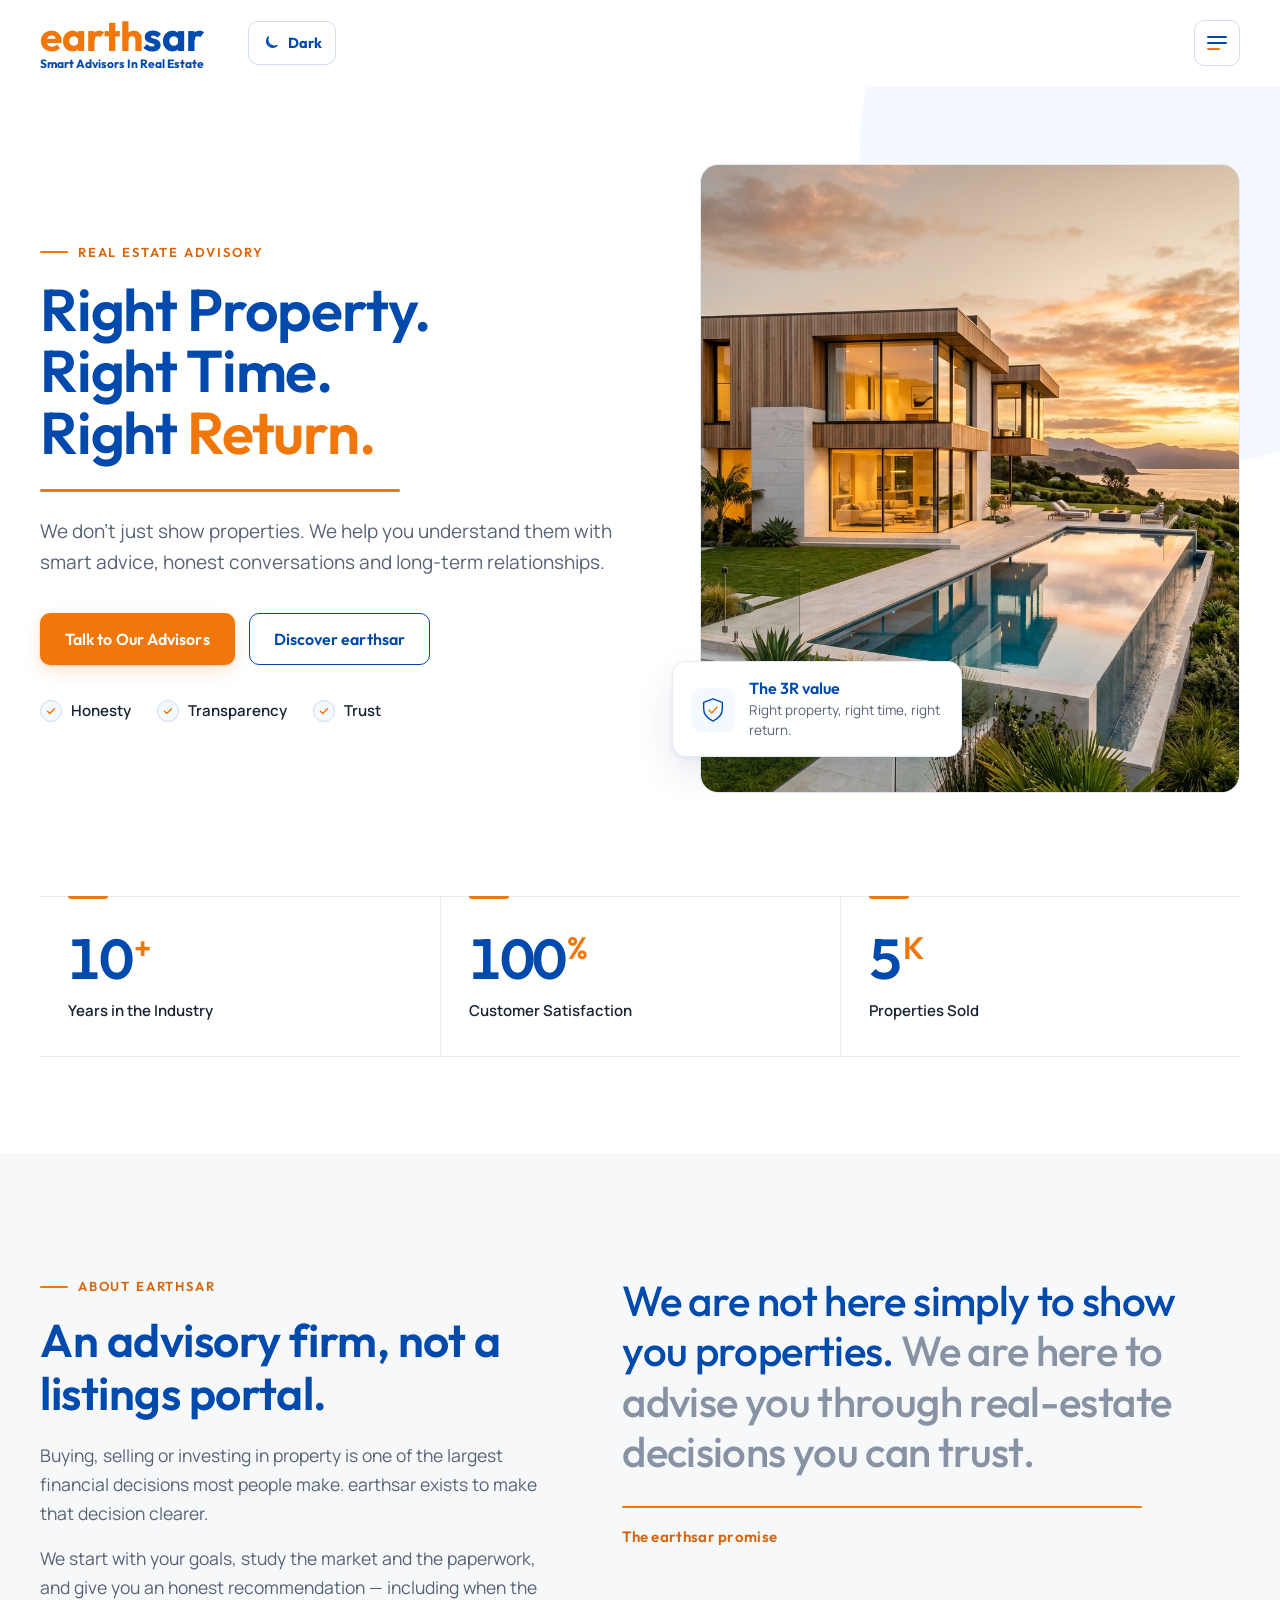
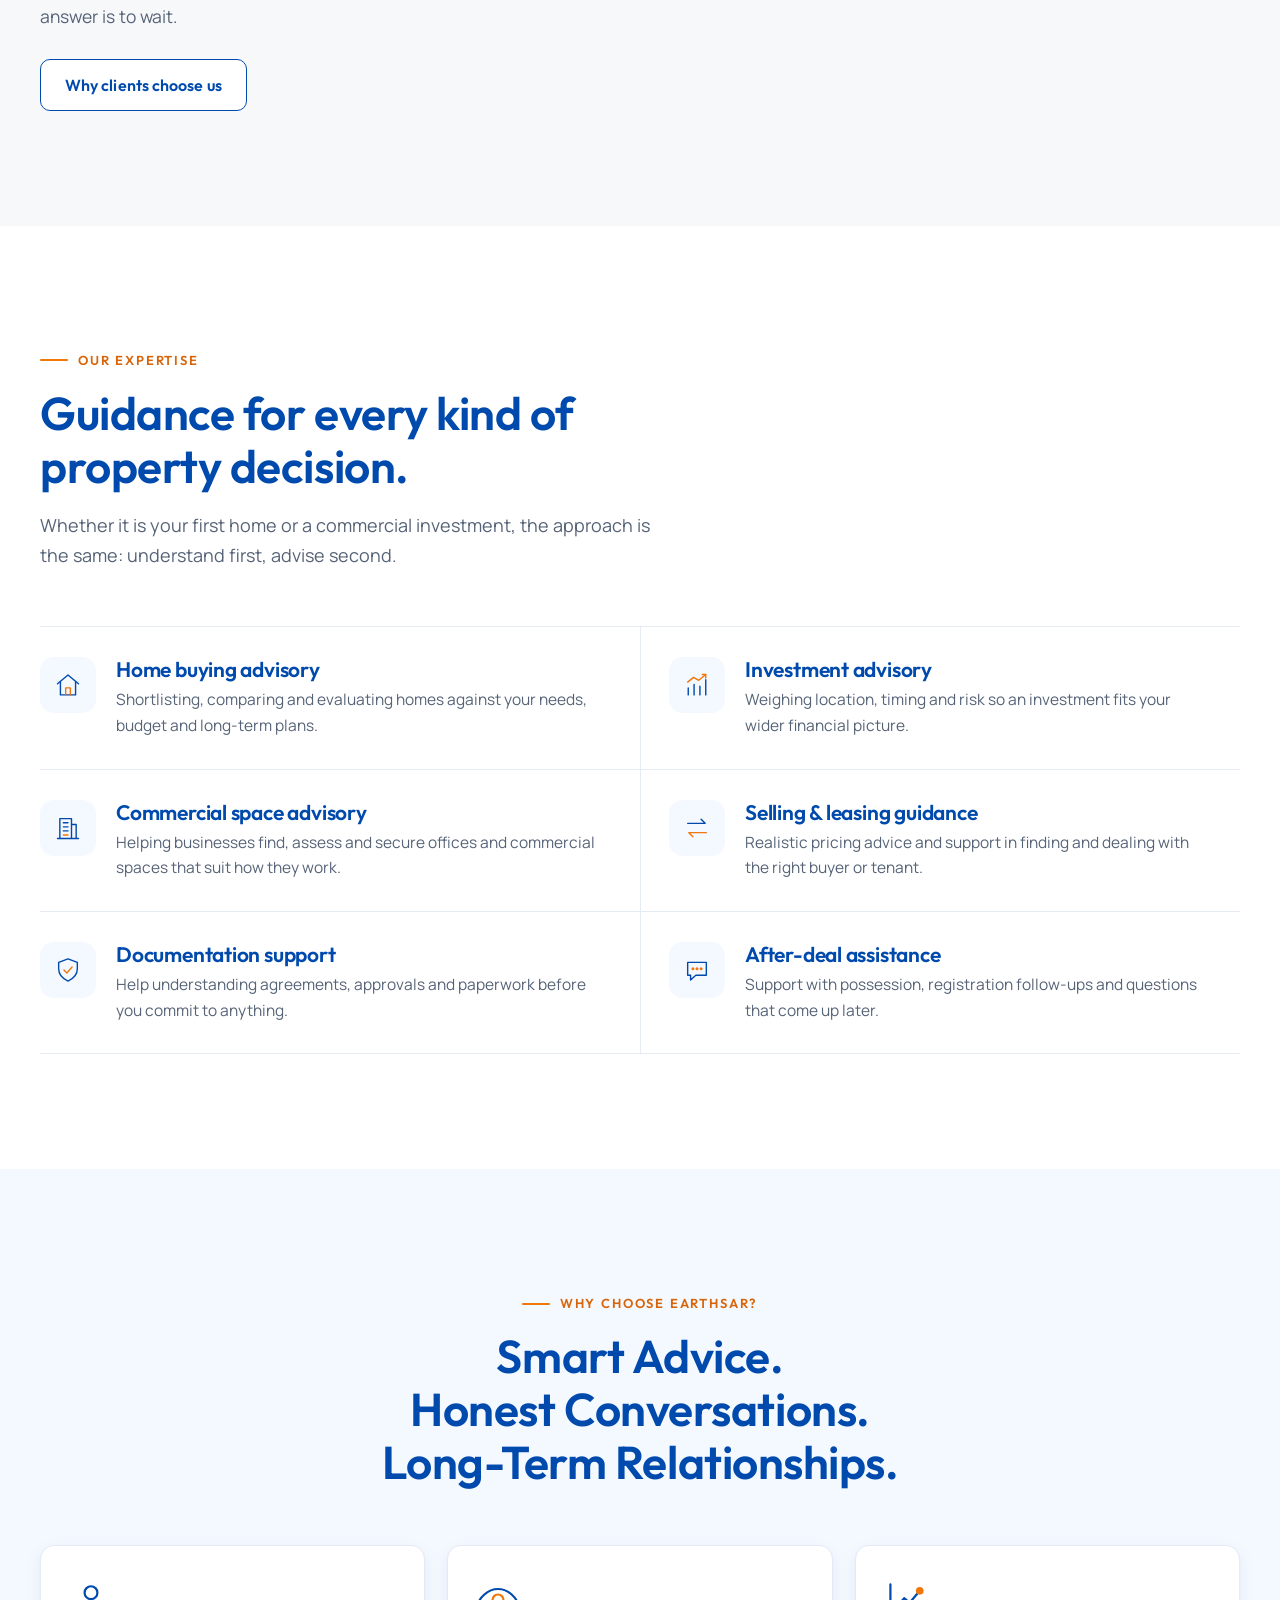
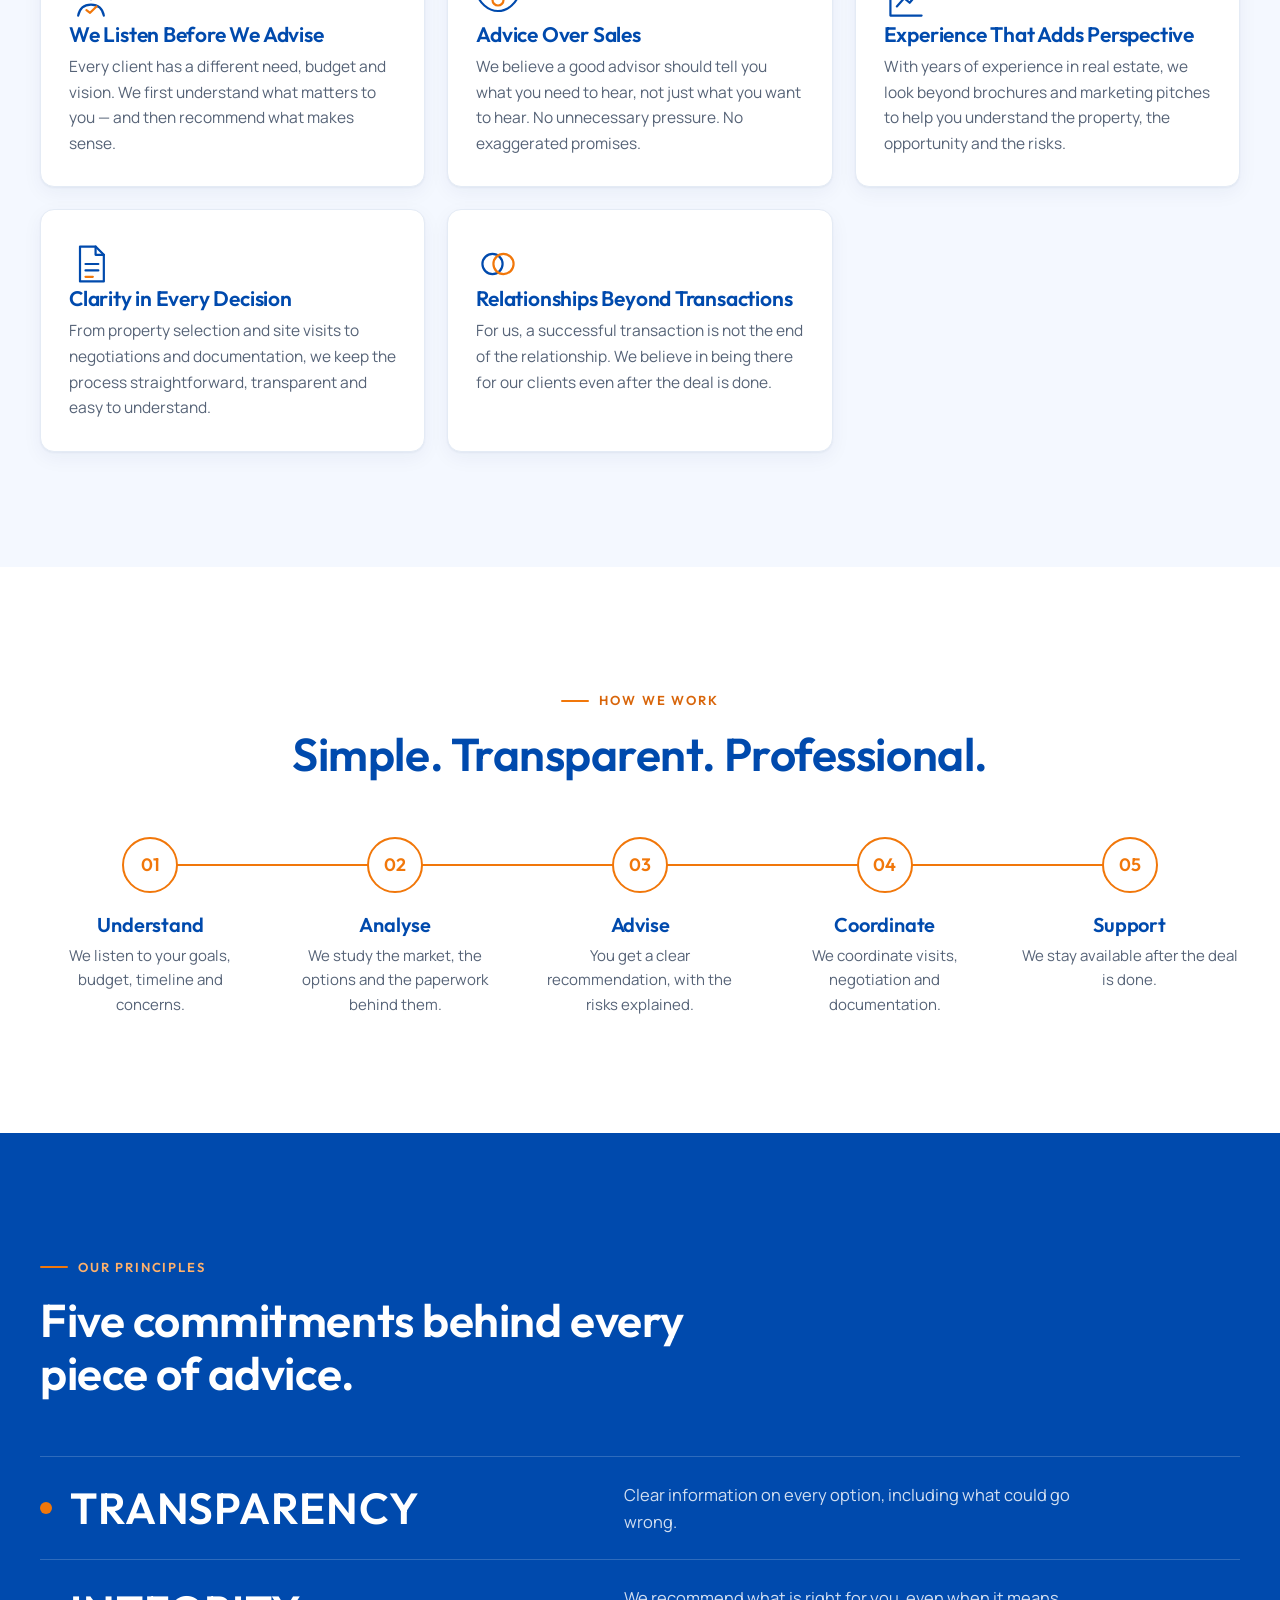
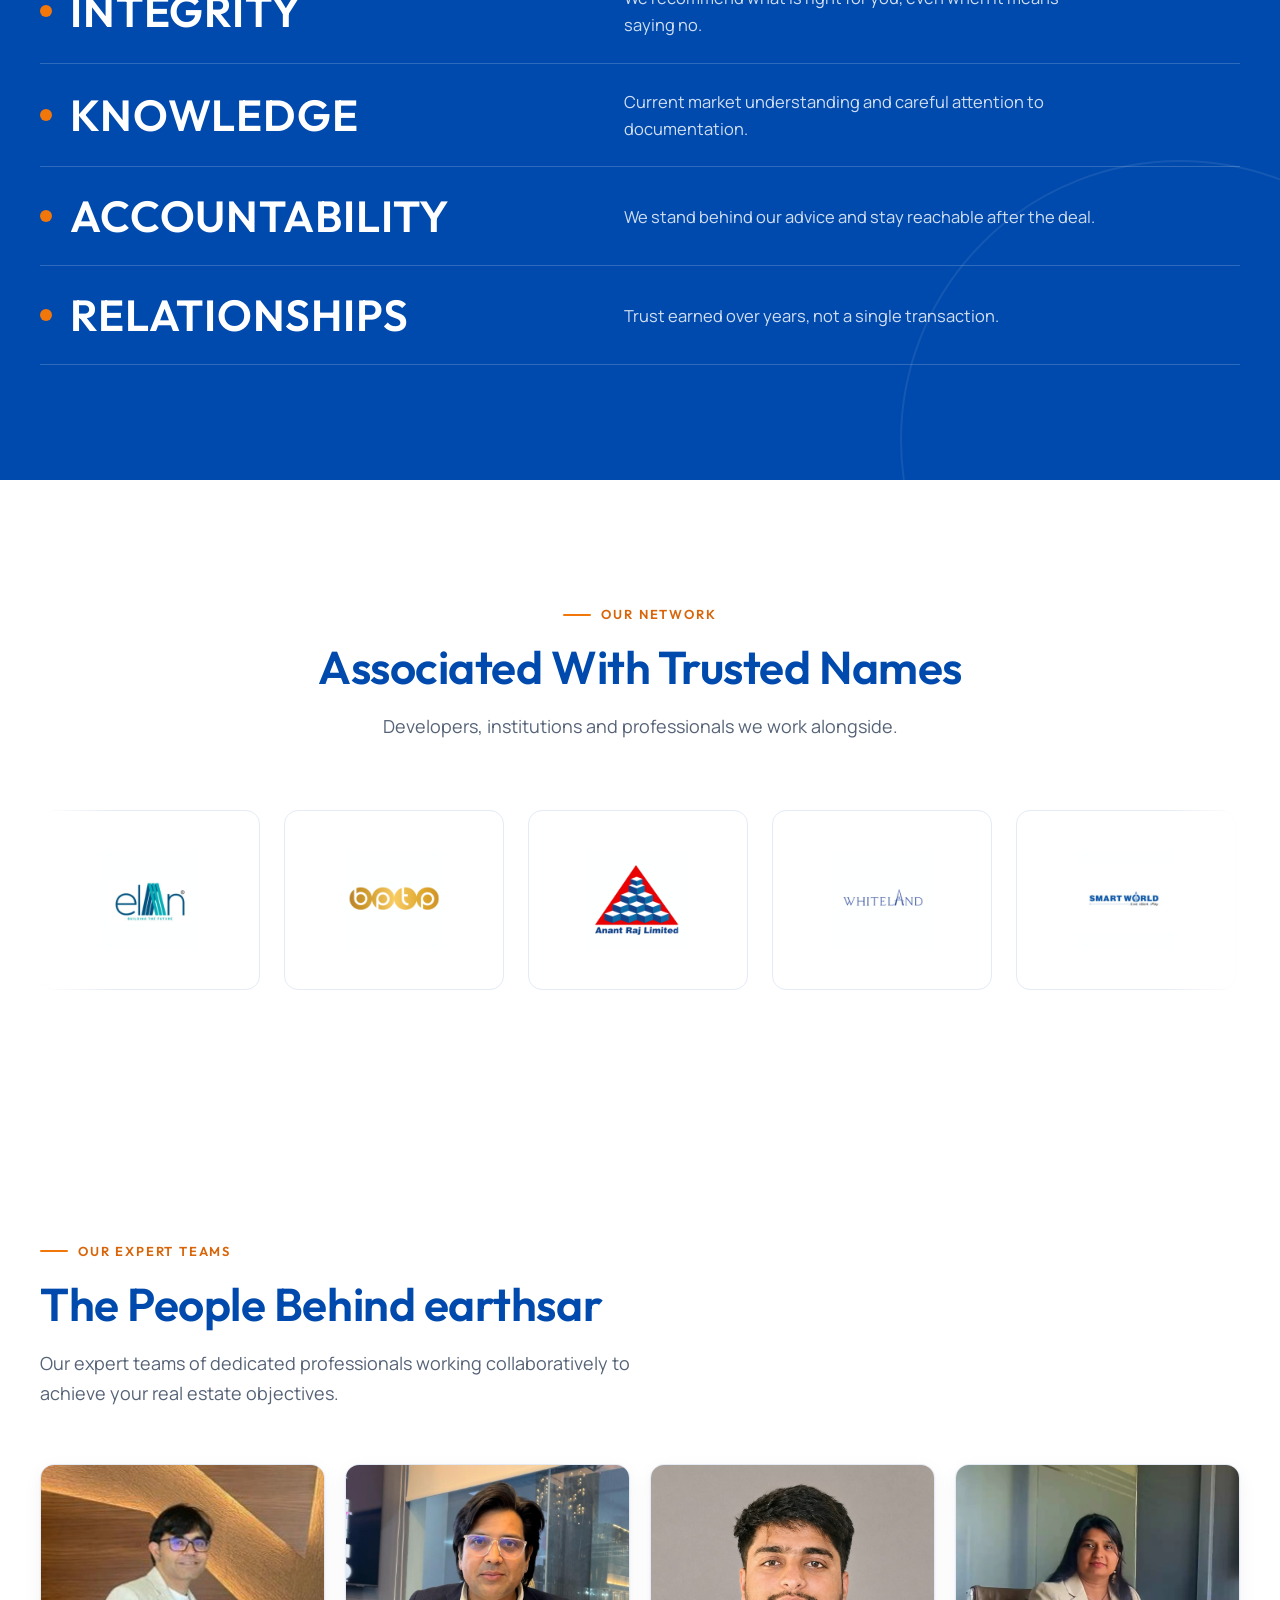
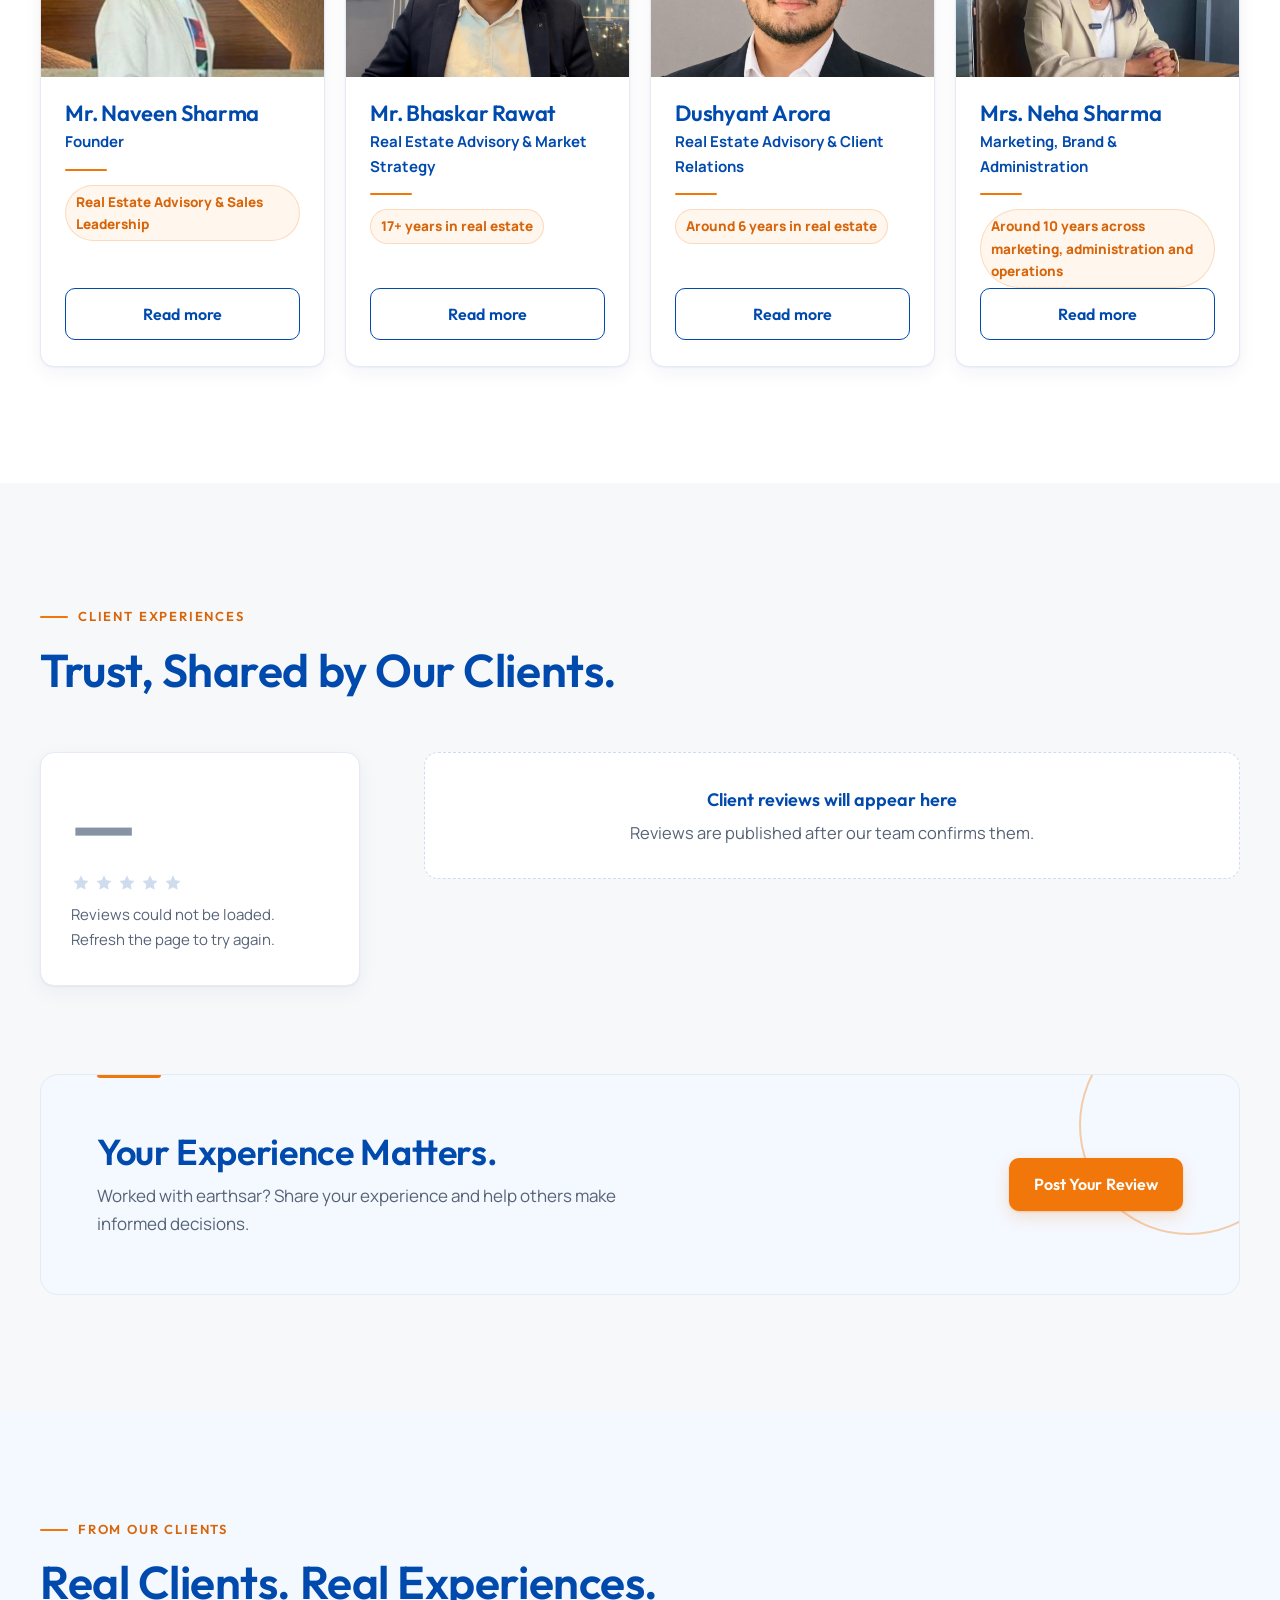
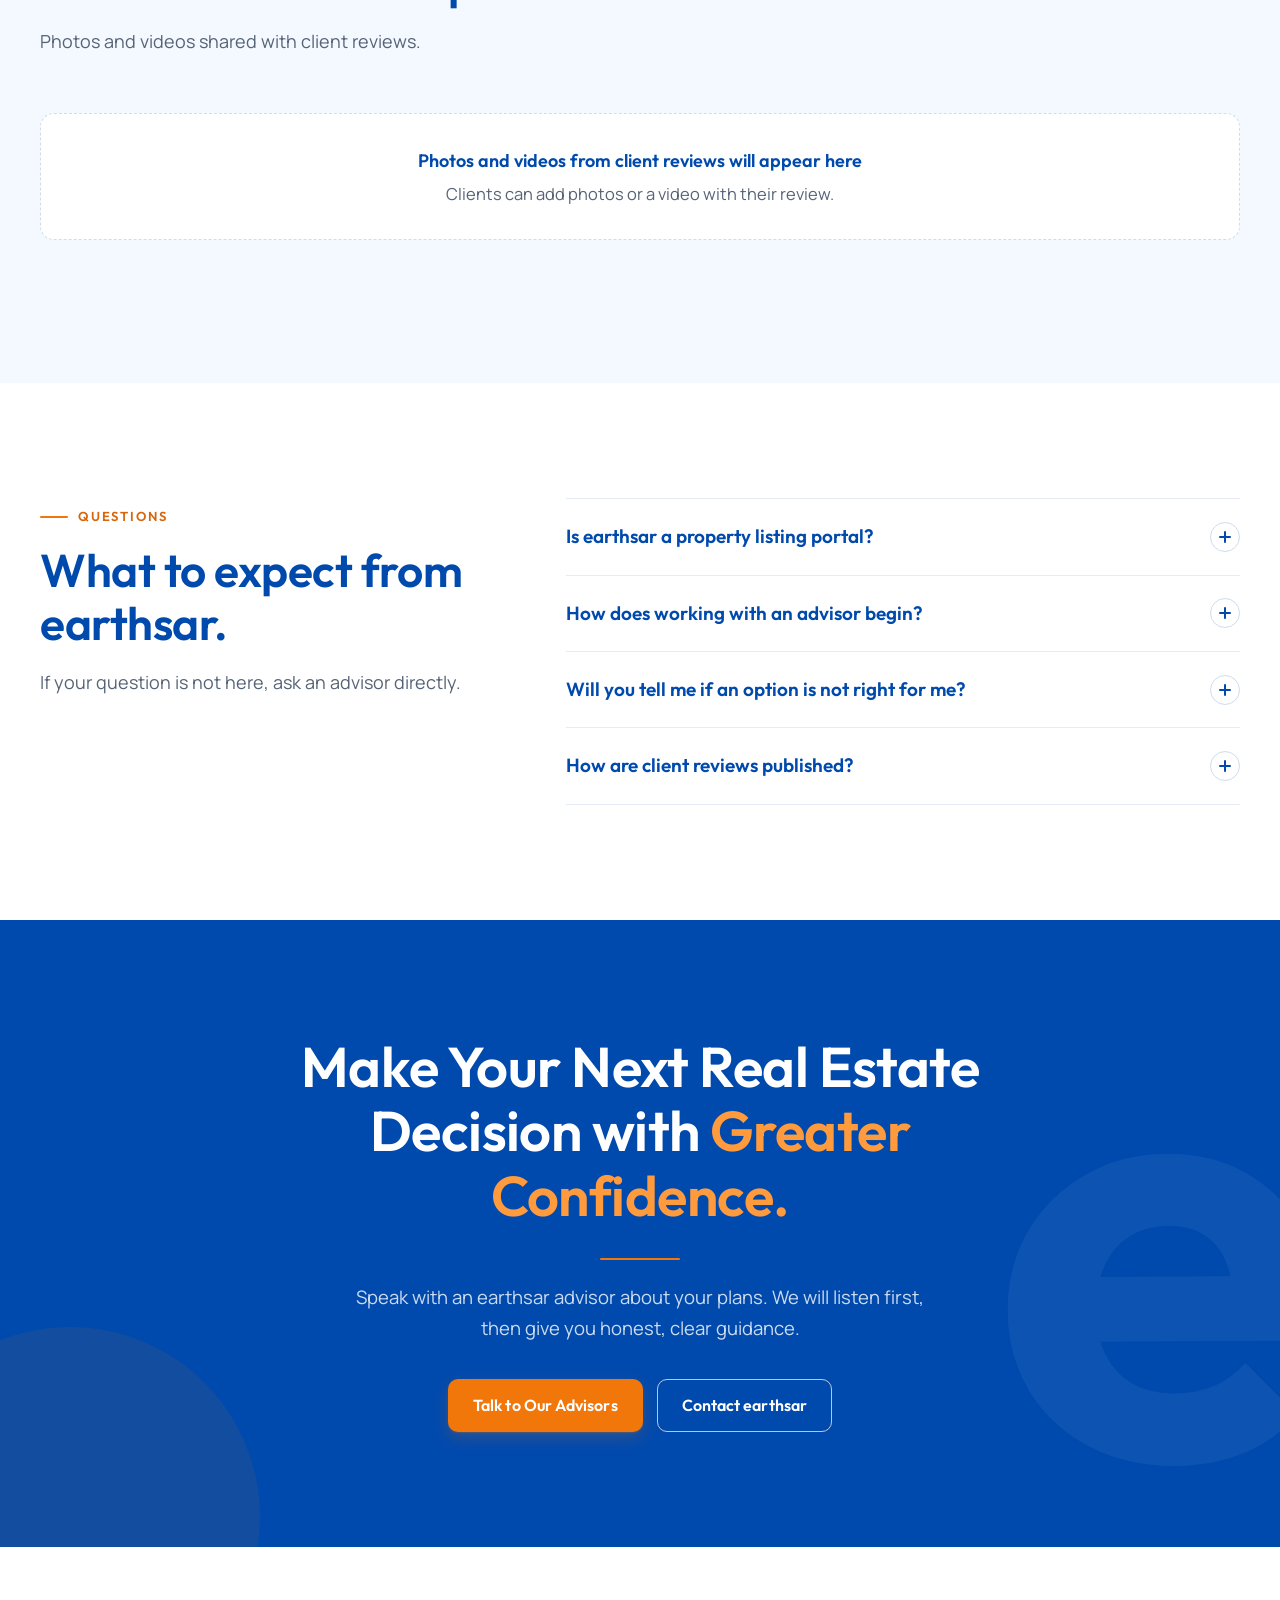
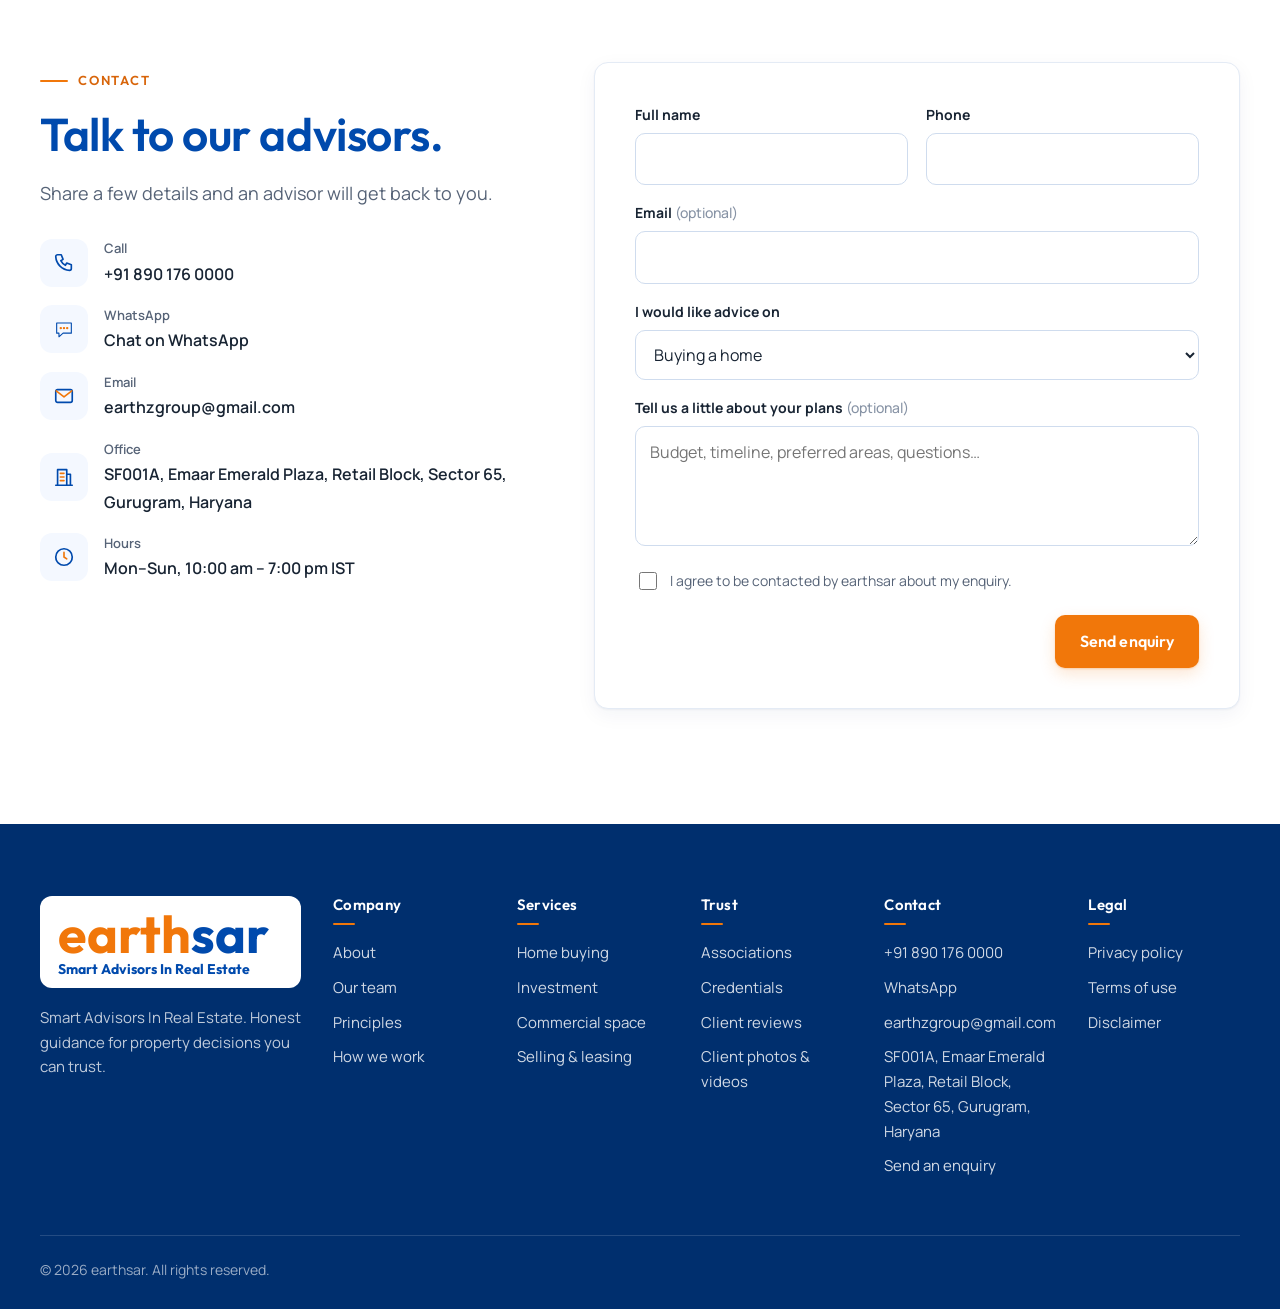
==== commit 9a3ab82a: "Add cursor ring animation" ====
--- a/public/index.html
+++ b/public/index.html
@@ -5,10 +5,13 @@
 <meta name="viewport" content="width=device-width, initial-scale=1, viewport-fit=cover">
 <title>earthsar | Real Estate Advisory in Gurugram & Delhi NCR</title>
 <meta name="description" content="earthsar offers transparent real estate advisory in Gurugram and Delhi NCR for home buying, investments, commercial property, selling and leasing.">
+<meta name="keywords" content="real estate advisory Gurugram, property advisor Delhi NCR, commercial property Gurugram, home buying advisor, earthsar">
 <meta name="robots" content="index, follow, max-image-preview:large">
 <meta name="theme-color" content="#004AAD">
+<link rel="canonical" href="/">
 <meta property="og:type" content="website">
 <meta property="og:site_name" content="earthsar">
+<meta property="og:url" content="/">
 <meta property="og:title" content="earthsar | Real Estate Advisory in Gurugram & Delhi NCR">
 <meta property="og:description" content="Smart advice, honest conversations and long-term real estate relationships across Gurugram and Delhi NCR.">
 <meta property="og:image" content="/assets/hero-property.jpg">
@@ -152,7 +155,6 @@
     </div>
     <div class="hero-art hero-load d3">
       <div class="hero-frame" id="heroFrame"></div>
-      <span class="hero-dot" aria-hidden="true"></span>
       <div class="hero-card">
         <span class="ic" style="color:var(--heading)"><svg width="26" height="26"><use href="#i-shield"/></svg></span>
         <div><b>The 3R value</b><span>Right property, right time, right return.</span></div>
@@ -436,6 +438,7 @@
   <div class="modal-box" id="modalBox"></div>
 </div>
 <div class="toast" id="toast" role="status" aria-live="polite"></div>
+<div class="cursor-ring" id="cursorRing" aria-hidden="true"></div>
 <script src="config.js"></script>
 <script src="main.js"></script>
 </body>
--- a/public/styles.css
+++ b/public/styles.css
@@ -155,11 +155,10 @@
 .hero-card .ic{width:44px;height:44px;border-radius:12px;background:var(--soft-blue);display:grid;place-items:center;flex:none}
 .hero-card b{display:block;font-family:var(--f-head);color:var(--heading);font-weight:600;font-size:16px;line-height:1.3}
 .hero-card span{font-size:13.5px;color:var(--muted);line-height:1.45;display:block;margin-top:2px}
-.hero-dot{position:absolute;right:-14px;top:40px;width:84px;height:84px;border-radius:50%;border:2px solid var(--es-orange);opacity:.9}
 .hero-load{opacity:0;transform:translateY(14px);transition:opacity .8s ease,transform .8s cubic-bezier(.2,.7,.2,1)}
 .loaded .hero-load{opacity:1;transform:none}
 .loaded .hero-load.d2{transition-delay:.12s}.loaded .hero-load.d3{transition-delay:.24s}.loaded .hero-load.d4{transition-delay:.36s}
-@media (max-width:900px){.hero-grid{grid-template-columns:1fr}.hero-art{max-width:520px}.hero-card{left:14px;bottom:14px}.hero-dot{right:10px}}
+@media (max-width:900px){.hero-grid{grid-template-columns:1fr}.hero-art{max-width:520px}.hero-card{left:14px;bottom:14px}}
 
 /* ---------- stats ---------- */
 .stats{padding:0 0 clamp(64px,8vw,96px)}
@@ -508,6 +507,10 @@
 
 .toast{position:fixed;left:50%;bottom:calc(24px + env(safe-area-inset-bottom,0px));transform:translate(-50%,20px);background:var(--ink);color:var(--bg);padding:12px 18px;border-radius:10px;font-weight:600;font-size:14.5px;z-index:200;opacity:0;pointer-events:none;transition:opacity .25s,transform .25s;border-left:3px solid var(--es-orange)}
 .toast.show{opacity:1;transform:translate(-50%,0)}
+.cursor-ring{position:fixed;left:0;top:0;width:34px;height:34px;border:2px solid var(--es-orange);border-radius:50%;pointer-events:none;z-index:250;opacity:0;transform:translate(-50%,-50%) scale(.88);transition:opacity .18s ease,transform .16s ease,background-color .16s ease,border-color .16s ease;will-change:left,top,transform}
+.cursor-ring.on{opacity:.85;transform:translate(-50%,-50%) scale(1)}
+.cursor-ring.down{background:rgba(241,119,10,.16);border-color:var(--heading);transform:translate(-50%,-50%) scale(.72)}
+@media (hover:none),(pointer:coarse),(prefers-reduced-motion:reduce){.cursor-ring{display:none}}
 
 /* ---------- gallery & client media ---------- */
 [hidden]{display:none!important}
@@ -578,7 +581,6 @@
   .hero-frame{aspect-ratio:4/3;border-radius:14px}
   .hero-card{position:static;max-width:none;margin-top:12px;padding:13px 14px}
   .hero-card .ic{width:38px;height:38px}
-  .hero-dot{display:none}
   .stats{padding:0 0 50px}
   .stat{padding:22px 16px 20px}
   .stat-num{font-size:34px}
